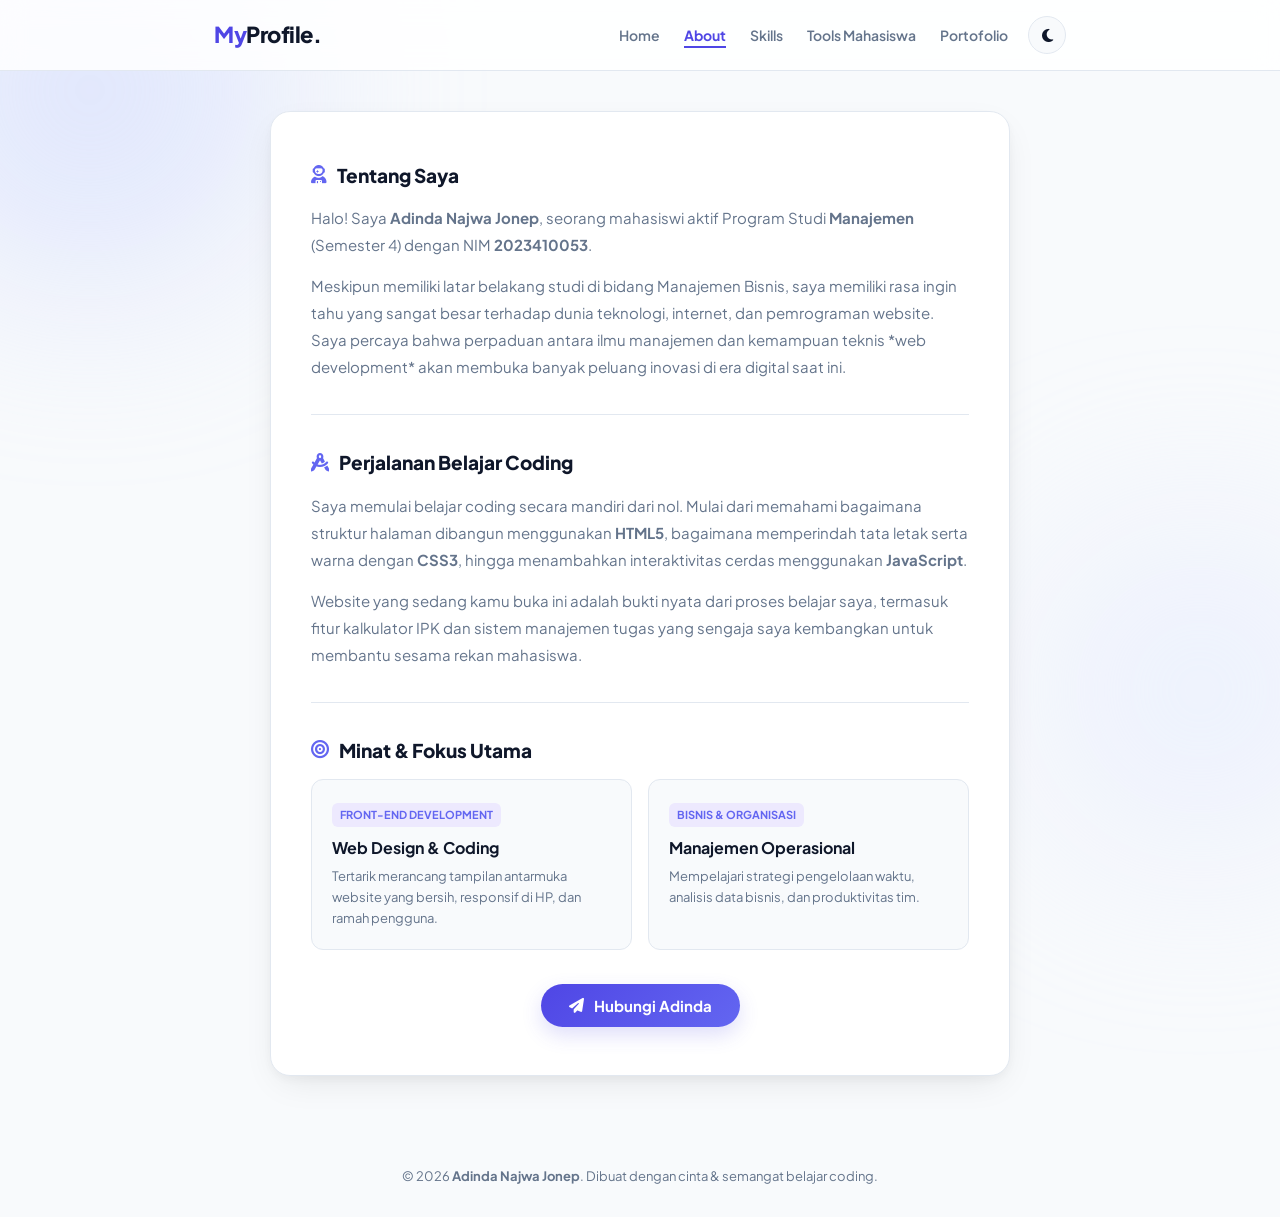
==== about.html @ b734f0e1 "Add files via upload" ====
<!DOCTYPE html>
<html lang="id">

<head>
    <meta charset="UTF-8">
    <meta name="viewport" content="width=device-width, initial-scale=1.0">
    <title>Tentang Saya - Adinda Najwa Jonep</title>

    <!-- Google Fonts: Plus Jakarta Sans -->
    <link rel="preconnect" href="https://fonts.googleapis.com">
    <link rel="preconnect" href="https://fonts.gstatic.com" crossorigin>
    <link href="https://fonts.googleapis.com/css2?family=Plus+Jakarta+Sans:wght@400;500;600;700;800&display=swap" rel="stylesheet">

    <!-- Font Awesome Icons -->
    <link rel="stylesheet" href="https://cdnjs.cloudflare.com/ajax/libs/font-awesome/6.5.1/css/all.min.css">

    <link rel="stylesheet" href="style.css">
</head>

<body>

    <!-- BACKGROUND GLOW EFFECT -->
    <div class="bg-shape shape-1"></div>
    <div class="bg-shape shape-2"></div>

    <!-- HEADER & NAVBAR -->
    <header>
        <nav class="navbar">
            <h2 class="logo"><a href="index.html" style="text-decoration:none; color:inherit;"><span class="highlight">My</span>Profile.</a></h2>

            <div class="nav-right">
                <ul class="menu">
                    <li><a href="index.html">Home</a></li>
                    <li><a href="about.html" class="active">About</a></li>
                    <li><a href="skills.html">Skills</a></li>
                    <li><a href="tools.html">Tools Mahasiswa</a></li>
                    <li><a href="projects.html">Portofolio</a></li>
                </ul>

                <!-- TOMBOL TOGGLE DARK MODE -->
                <button id="theme-toggle" class="theme-btn" title="Ganti Mode Gelap/Terang" onclick="toggleTheme()">
                    <i id="theme-icon" class="fa-solid fa-moon"></i>
                </button>
            </div>
        </nav>
    </header>

    <!-- KONTEN UTAMA -->
    <main>
        <section class="profile-card">

            <div class="content-section">
                <h2><i class="fa-solid fa-user-astronaut"></i> Tentang Saya</h2>
                <p>
                    Halo! Saya <strong>Adinda Najwa Jonep</strong>, seorang mahasiswi aktif Program Studi <strong>Manajemen</strong> (Semester 4) dengan NIM <strong>2023410053</strong>. 
                </p>
                <p style="margin-top: 14px;">
                    Meskipun memiliki latar belakang studi di bidang Manajemen Bisnis, saya memiliki rasa ingin tahu yang sangat besar terhadap dunia teknologi, internet, dan pemrograman website. Saya percaya bahwa perpaduan antara ilmu manajemen dan kemampuan teknis *web development* akan membuka banyak peluang inovasi di era digital saat ini.
                </p>
            </div>

            <hr class="separator">

            <div class="content-section">
                <h2><i class="fa-solid fa-compass-drafting"></i> Perjalanan Belajar Coding</h2>
                <p>
                    Saya memulai belajar coding secara mandiri dari nol. Mulai dari memahami bagaimana struktur halaman dibangun menggunakan <strong>HTML5</strong>, bagaimana memperindah tata letak serta warna dengan <strong>CSS3</strong>, hingga menambahkan interaktivitas cerdas menggunakan <strong>JavaScript</strong>.
                </p>
                <p style="margin-top: 14px;">
                    Website yang sedang kamu buka ini adalah bukti nyata dari proses belajar saya, termasuk fitur kalkulator IPK dan sistem manajemen tugas yang sengaja saya kembangkan untuk membantu sesama rekan mahasiswa.
                </p>
            </div>

            <hr class="separator">

            <div class="content-section">
                <h2><i class="fa-solid fa-bullseye"></i> Minat & Fokus Utama</h2>
                <div class="project-grid">
                    <div class="project-card">
                        <div class="project-tag">Front-End Development</div>
                        <h4>Web Design & Coding</h4>
                        <p>Tertarik merancang tampilan antarmuka website yang bersih, responsif di HP, dan ramah pengguna.</p>
                    </div>

                    <div class="project-card">
                        <div class="project-tag">Bisnis & Organisasi</div>
                        <h4>Manajemen Operasional</h4>
                        <p>Mempelajari strategi pengelolaan waktu, analisis data bisnis, dan produktivitas tim.</p>
                    </div>
                </div>
            </div>

            <div style="margin-top: 32px; text-align: center;">
                <button class="btn-primary" onclick="bukaModal()">
                    <i class="fa-solid fa-paper-plane"></i> Hubungi Adinda
                </button>
            </div>

        </section>
    </main>

    <!-- FOOTER -->
    <footer>
        <p>© 2026 <strong>Adinda Najwa Jonep</strong>. Dibuat dengan cinta & semangat belajar coding.</p>
    </footer>

    <!-- MODAL POPUP KONTAK INTERAKTIF -->
    <div id="contact-modal" class="modal-backdrop" onclick="tutupModalLuar(event)">
        <div class="modal-box">
            <div class="modal-header">
                <h3><i class="fa-solid fa-address-book"></i> Hubungi Adinda</h3>
                <button class="modal-close" onclick="tutupModal()">&times;</button>
            </div>
            <div class="modal-body">
                <p>Silakan pilih media komunikasi yang paling kamu sukai:</p>
                <div class="modal-options">
                    <a href="https://wa.me/6287778567403?text=Halo%20Adinda,%20saya%20melihat%20halaman%20About%20website%20kamu!" target="_blank" class="modal-option-btn wa-btn">
                        <i class="fa-brands fa-whatsapp"></i> Chat via WhatsApp
                    </a>
                    <a href="mailto:adindanajwa28@gmail.com" class="modal-option-btn email-btn">
                        <i class="fa-solid fa-envelope"></i> Kirim Email
                    </a>
                    <button class="modal-option-btn copy-btn" onclick="salinKontak()">
                        <i class="fa-regular fa-copy"></i> <span id="copy-text">Salin Nomor WhatsApp</span>
                    </button>
                </div>
            </div>
        </div>
    </div>

    <!-- JAVASCRIPT: THEME & MODAL -->
    <script>
        const themeIcon = document.getElementById('theme-icon');

        if (localStorage.getItem('theme') === 'dark') {
            document.body.classList.add('dark-mode');
            themeIcon.classList.replace('fa-moon', 'fa-sun');
        }

        function toggleTheme() {
            document.body.classList.toggle('dark-mode');
            const isDark = document.body.classList.contains('dark-mode');

            if (isDark) {
                themeIcon.classList.replace('fa-moon', 'fa-sun');
                localStorage.setItem('theme', 'dark');
            } else {
                themeIcon.classList.replace('fa-sun', 'fa-moon');
                localStorage.setItem('theme', 'light');
            }
        }

        const modal = document.getElementById('contact-modal');
        function bukaModal() { modal.classList.add('active'); }
        function tutupModal() { modal.classList.remove('active'); }
        function tutupModalLuar(e) { if (e.target === modal) tutupModal(); }

        document.addEventListener('keydown', function(e) {
            if (e.key === 'Escape' && modal.classList.contains('active')) tutupModal();
        });

        function salinKontak() {
            const nomor = "087778567403";
            navigator.clipboard.writeText(nomor).then(function() {
                const copyText = document.getElementById('copy-text');
                const originalText = copyText.innerText;
                copyText.innerText = "Nomor Tersalin! ✅";
                setTimeout(function() { copyText.innerText = originalText; }, 2000);
            });
        }
    </script>
</body>
</html>
---- style.css ----
/* PENGATURAN DASAR & VARIABEL WARNA */
:root {
    --primary: #4f46e5;
    --primary-light: #6366f1;
    --primary-glow: rgba(79, 70, 229, 0.18);
    --secondary: #06b6d4;
    --text-dark: #0f172a;
    --text-muted: #64748b;
    --bg-page: #f8fafc;
    --card-bg: #ffffff;
    --card-sub-bg: #f8fafc;
    --nav-bg: rgba(255, 255, 255, 0.85);
    --border-color: #e2e8f0;
    --icon-bg: #ede9fe;
    --status-bg: #ecfdf5;
    --status-color: #047857;
    --status-border: #a7f3d0;
    --social-bg: #f1f5f9;
    --radius-lg: 20px;
    --radius-md: 12px;
}

/* TEMA GELAP (DARK MODE) */
body.dark-mode {
    --primary: #6366f1;
    --primary-light: #818cf8;
    --primary-glow: rgba(99, 102, 241, 0.35);
    --secondary: #22d3ee;
    --text-dark: #f8fafc;
    --text-muted: #94a3b8;
    --bg-page: #0f172a;
    --card-bg: #1e293b;
    --card-sub-bg: #0f172a;
    --nav-bg: rgba(15, 23, 42, 0.85);
    --border-color: #334155;
    --icon-bg: #312e81;
    --status-bg: rgba(16, 185, 129, 0.15);
    --status-color: #34d399;
    --status-border: rgba(16, 185, 129, 0.3);
    --social-bg: #334155;
}

* {
    margin: 0;
    padding: 0;
    box-sizing: border-box;
}

html {
    scroll-behavior: smooth;
}

body {
    font-family: 'Plus Jakarta Sans', sans-serif;
    background-color: var(--bg-page);
    color: var(--text-dark);
    position: relative;
    overflow-x: hidden;
    line-height: 1.6;
    transition: background-color 0.3s ease, color 0.3s ease;
}

/* HIASAN BACKGROUND GLOW */
.bg-shape {
    position: fixed;
    border-radius: 50%;
    filter: blur(100px);
    z-index: -1;
    opacity: 0.5;
    pointer-events: none;
    transition: background 0.3s ease;
}
.shape-1 {
    width: 380px;
    height: 380px;
    background: #c7d2fe;
    top: -100px;
    left: -100px;
}
.shape-2 {
    width: 320px;
    height: 320px;
    background: #e0e7ff;
    bottom: 50px;
    right: -80px;
}

body.dark-mode .shape-1 {
    background: #312e81;
    opacity: 0.25;
}
body.dark-mode .shape-2 {
    background: #1e1b4b;
    opacity: 0.25;
}

/* NAVBAR */
header {
    background-color: var(--nav-bg);
    backdrop-filter: blur(12px);
    position: sticky;
    top: 0;
    z-index: 100;
    border-bottom: 1px solid var(--border-color);
    transition: background-color 0.3s ease, border-color 0.3s ease;
}

.navbar {
    max-width: 900px;
    margin: auto;
    padding: 16px 24px;
    display: flex;
    justify-content: space-between;
    align-items: center;
}

.logo {
    font-size: 22px;
    font-weight: 800;
    color: var(--text-dark);
    letter-spacing: -0.5px;
}

.logo .highlight {
    color: var(--primary);
}

.nav-right {
    display: flex;
    align-items: center;
    gap: 20px;
}

.menu {
    display: flex;
    gap: 24px;
    list-style: none;
}

.menu a {
    text-decoration: none;
    color: var(--text-muted);
    font-weight: 600;
    font-size: 14px;
    transition: color 0.2s ease;
    padding-bottom: 2px;
}

.menu a:hover,
.menu a.active {
    color: var(--primary);
    font-weight: 700;
    border-bottom: 2px solid var(--primary);
}

body.dark-mode .menu a:hover,
body.dark-mode .menu a.active {
    color: var(--primary-light);
    border-bottom-color: var(--primary-light);
}

/* TOMBOL TEMA (DARK / LIGHT) */
.theme-btn {
    background: var(--card-sub-bg);
    border: 1px solid var(--border-color);
    color: var(--text-dark);
    width: 38px;
    height: 38px;
    border-radius: 50%;
    cursor: pointer;
    display: flex;
    align-items: center;
    justify-content: center;
    font-size: 15px;
    transition: all 0.3s ease;
}

.theme-btn:hover {
    background-color: var(--primary);
    color: white;
    border-color: var(--primary);
    transform: rotate(20deg) scale(1.08);
}

/* MAIN WRAPPER */
main {
    max-width: 780px;
    margin: 40px auto 60px;
    padding: 0 20px;
}

/* KARTU PROFIL UTAMA */
.profile-card {
    background-color: var(--card-bg);
    padding: 48px 40px;
    border-radius: var(--radius-lg);
    box-shadow: 0 12px 36px -10px rgba(0, 0, 0, 0.1), 
                0 4px 12px rgba(0, 0, 0, 0.04);
    border: 1px solid var(--border-color);
    text-align: center;
    transition: background-color 0.3s ease, border-color 0.3s ease;
}

/* AVATAR DENGAN RING GRADIENT */
.avatar-wrapper {
    display: inline-block;
    margin-bottom: 16px;
}

.avatar {
    width: 105px;
    height: 105px;
    border-radius: 50%;
    object-fit: cover;
    box-shadow: 0 0 0 6px var(--card-bg), 0 8px 24px var(--primary-glow);
    transition: transform 0.3s ease, box-shadow 0.3s ease;
    display: block;
}

div.avatar {
    background: linear-gradient(135deg, var(--primary), var(--secondary));
    color: white;
    display: flex;
    justify-content: center;
    align-items: center;
    font-size: 36px;
    font-weight: 800;
}

.avatar:hover {
    transform: scale(1.06) rotate(3deg);
}

.profile-card h1 {
    font-size: 28px;
    font-weight: 800;
    color: var(--text-dark);
    margin-bottom: 6px;
    letter-spacing: -0.5px;
}

.subtitle {
    color: var(--text-muted);
    font-size: 15px;
    margin-bottom: 14px;
    font-weight: 500;
}

.subtitle .divider {
    color: #cbd5e1;
    margin: 0 6px;
}

/* STATUS BADGE DENGAN ANIMASI PULSE */
.status-badge {
    display: inline-flex;
    align-items: center;
    gap: 8px;
    background-color: #ecfdf5;
    color: #047857;
    padding: 6px 14px;
    border-radius: 999px;
    font-size: 13px;
    font-weight: 700;
    border: 1px solid #a7f3d0;
    margin-bottom: 24px;
}

.status-dot {
    width: 8px;
    height: 8px;
    background-color: #10b981;
    border-radius: 50%;
    position: relative;
}

.status-dot::after {
    content: '';
    position: absolute;
    top: -3px;
    left: -3px;
    width: 14px;
    height: 14px;
    border-radius: 50%;
    background-color: #10b981;
    opacity: 0.5;
    animation: pulse 1.8s infinite;
}

@keyframes pulse {
    0% { transform: scale(0.6); opacity: 0.8; }
    100% { transform: scale(1.8); opacity: 0; }
}

/* TOMBOL AKSI & MEDIA SOSIAL */
.cta-actions {
    display: flex;
    flex-direction: column;
    align-items: center;
    gap: 16px;
    margin-bottom: 10px;
}

.btn-primary {
    display: inline-flex;
    align-items: center;
    gap: 10px;
    background: linear-gradient(135deg, var(--primary), var(--primary-light));
    color: white;
    padding: 12px 28px;
    font-size: 15px;
    font-weight: 700;
    font-family: inherit;
    border: none;
    border-radius: 999px;
    cursor: pointer;
    text-decoration: none;
    box-shadow: 0 8px 20px var(--primary-glow);
    transition: all 0.25s ease;
}

.btn-primary:hover {
    transform: translateY(-2px);
    box-shadow: 0 12px 24px rgba(79, 70, 229, 0.3);
}

.btn-primary:active {
    transform: translateY(0);
}

.social-links {
    display: flex;
    gap: 12px;
}

.social-btn {
    width: 38px;
    height: 38px;
    border-radius: 50%;
    background-color: var(--social-bg);
    color: var(--text-muted);
    display: flex;
    align-items: center;
    justify-content: center;
    text-decoration: none;
    font-size: 16px;
    transition: all 0.2s ease;
}

.social-btn:hover {
    background-color: var(--primary);
    color: white;
    transform: translateY(-3px);
}

.separator {
    border: none;
    border-top: 1px solid var(--border-color);
    margin: 32px 0;
}

/* GRID INFORMASI MAHASISWA */
.information {
    display: grid;
    grid-template-columns: repeat(3, 1fr);
    gap: 16px;
    margin-bottom: 36px;
}

.info-card {
    background-color: var(--card-sub-bg);
    border: 1px solid var(--border-color);
    padding: 16px 14px;
    border-radius: var(--radius-md);
    display: flex;
    align-items: center;
    gap: 12px;
    text-align: left;
    transition: all 0.25s ease;
}

.info-card:hover {
    background-color: var(--card-bg);
    box-shadow: 0 8px 20px rgba(0, 0, 0, 0.08);
    transform: translateY(-3px);
    border-color: var(--primary-light);
}

.info-icon {
    font-size: 22px;
    color: var(--primary-light);
    background-color: var(--icon-bg);
    width: 44px;
    height: 44px;
    border-radius: 10px;
    display: flex;
    align-items: center;
    justify-content: center;
    flex-shrink: 0;
    transition: background-color 0.3s ease, color 0.3s ease;
}

.info-card h3 {
    font-size: 12px;
    text-transform: uppercase;
    letter-spacing: 0.5px;
    color: var(--text-muted);
    margin-bottom: 2px;
}

.info-card p {
    font-size: 14px;
    font-weight: 700;
    color: var(--text-dark);
}

/* SECTION KONTEN */
.content-section {
    text-align: left;
    margin-bottom: 34px;
}

.content-section h2 {
    font-size: 19px;
    font-weight: 800;
    margin-bottom: 14px;
    color: var(--text-dark);
    display: flex;
    align-items: center;
    gap: 10px;
}

.content-section h2 i {
    color: var(--primary-light);
    font-size: 18px;
}

.content-section p {
    color: var(--text-muted);
    font-size: 15px;
    line-height: 1.8;
}

/* SKILLS BADGES */
.skill-list {
    display: flex;
    flex-wrap: wrap;
    gap: 10px;
}

.skill-pill {
    background: var(--card-sub-bg);
    color: var(--text-dark);
    padding: 8px 16px;
    border-radius: 999px;
    font-size: 13px;
    font-weight: 700;
    display: inline-flex;
    align-items: center;
    gap: 8px;
    border: 1px solid var(--border-color);
    transition: all 0.2s ease;
    cursor: default;
}

.skill-pill i {
    color: var(--primary-light);
}

.skill-pill:hover {
    background-color: var(--primary);
    color: white;
    border-color: var(--primary);
    transform: translateY(-2px);
}

.skill-pill:hover i {
    color: white;
}

/* PORTOFOLIO / PROYEK */
.project-grid {
    display: grid;
    grid-template-columns: repeat(2, 1fr);
    gap: 16px;
}

.project-card {
    background-color: var(--card-sub-bg);
    border: 1px solid var(--border-color);
    padding: 20px;
    border-radius: var(--radius-md);
    transition: all 0.25s ease;
}

.project-card:hover {
    background-color: var(--card-bg);
    box-shadow: 0 10px 24px rgba(0, 0, 0, 0.08);
    transform: translateY(-3px);
    border-color: var(--primary-light);
}

.project-tag {
    display: inline-block;
    font-size: 11px;
    font-weight: 700;
    text-transform: uppercase;
    color: var(--primary-light);
    background-color: var(--icon-bg);
    padding: 3px 8px;
    border-radius: 6px;
    margin-bottom: 8px;
    transition: background-color 0.3s ease, color 0.3s ease;
}

.project-card h4 {
    font-size: 16px;
    font-weight: 700;
    margin-bottom: 6px;
    color: var(--text-dark);
}

.project-card p {
    font-size: 13px;
    line-height: 1.6;
    color: var(--text-muted);
}

/* SECTION TOOLS MAHASISWA */
.section-desc {
    color: var(--text-muted);
    font-size: 14px;
    margin-top: -6px;
    margin-bottom: 20px;
    line-height: 1.6;
}

.tools-tab-nav {
    display: flex;
    gap: 10px;
    background-color: var(--card-sub-bg);
    padding: 6px;
    border-radius: var(--radius-md);
    border: 1px solid var(--border-color);
    margin-bottom: 24px;
    overflow-x: auto;
}

.tool-tab-btn {
    flex: 1;
    min-width: 140px;
    padding: 10px 16px;
    background: transparent;
    border: none;
    border-radius: 8px;
    font-size: 14px;
    font-weight: 700;
    color: var(--text-muted);
    cursor: pointer;
    display: inline-flex;
    align-items: center;
    justify-content: center;
    gap: 8px;
    font-family: inherit;
    transition: all 0.25s ease;
    white-space: nowrap;
}

.tool-tab-btn:hover {
    color: var(--text-dark);
}

.tool-tab-btn.active {
    background: var(--card-bg);
    color: var(--primary);
    box-shadow: 0 4px 12px rgba(0, 0, 0, 0.06);
}

body.dark-mode .tool-tab-btn.active {
    color: var(--primary-light);
}

.tool-tab-content {
    display: none;
    animation: fadeIn 0.3s ease;
}

.tool-tab-content.active {
    display: block;
}

@keyframes fadeIn {
    from { opacity: 0; transform: translateY(6px); }
    to { opacity: 1; transform: translateY(0); }
}

/* 1. KALKULATOR IPK STYLES */
.gpa-card {
    background-color: var(--card-sub-bg);
    border: 1px solid var(--border-color);
    border-radius: var(--radius-md);
    padding: 24px;
}

.course-list {
    display: flex;
    flex-direction: column;
    gap: 12px;
    margin-bottom: 20px;
}

.course-row {
    display: grid;
    grid-template-columns: 2fr 1fr 1fr auto;
    gap: 10px;
    align-items: center;
}

.tool-input, .tool-select {
    padding: 10px 12px;
    border-radius: 8px;
    border: 1px solid var(--border-color);
    background-color: var(--card-bg);
    color: var(--text-dark);
    font-size: 14px;
    font-family: inherit;
    width: 100%;
    outline: none;
    transition: border-color 0.2s ease;
}

.tool-input:focus, .tool-select:focus {
    border-color: var(--primary);
}

.btn-delete-course {
    width: 38px;
    height: 38px;
    border-radius: 8px;
    background: #fee2e2;
    color: #ef4444;
    border: none;
    cursor: pointer;
    display: flex;
    align-items: center;
    justify-content: center;
    font-size: 14px;
    transition: all 0.2s ease;
}

.btn-delete-course:hover {
    background: #ef4444;
    color: white;
}

body.dark-mode .btn-delete-course {
    background: rgba(239, 68, 68, 0.15);
}

.gpa-actions {
    display: flex;
    gap: 10px;
    margin-bottom: 24px;
    flex-wrap: wrap;
}

.btn-tool-secondary {
    padding: 10px 18px;
    border-radius: 8px;
    background: var(--card-bg);
    border: 1px solid var(--border-color);
    color: var(--text-dark);
    font-size: 13px;
    font-weight: 700;
    cursor: pointer;
    display: inline-flex;
    align-items: center;
    gap: 8px;
    font-family: inherit;
    transition: all 0.2s ease;
}

.btn-tool-secondary:hover {
    border-color: var(--primary);
    color: var(--primary-light);
}

.gpa-summary {
    background: linear-gradient(135deg, rgba(79, 70, 229, 0.08), rgba(6, 182, 212, 0.08));
    border: 1px solid rgba(79, 70, 229, 0.2);
    border-radius: var(--radius-md);
    padding: 20px;
    display: grid;
    grid-template-columns: 1fr 1fr;
    gap: 16px;
    align-items: center;
}

.gpa-result-box h4 {
    font-size: 12px;
    text-transform: uppercase;
    letter-spacing: 0.5px;
    color: var(--text-muted);
    margin-bottom: 4px;
}

.gpa-score {
    font-size: 36px;
    font-weight: 800;
    color: var(--primary);
}

body.dark-mode .gpa-score {
    color: var(--primary-light);
}

.gpa-details {
    font-size: 13px;
    line-height: 1.6;
    color: var(--text-dark);
}

.gpa-badge {
    display: inline-block;
    padding: 4px 10px;
    border-radius: 6px;
    background: #ecfdf5;
    color: #047857;
    font-weight: 700;
    font-size: 12px;
    margin-top: 6px;
    border: 1px solid #a7f3d0;
}

body.dark-mode .gpa-badge {
    background: rgba(16, 185, 129, 0.15);
    color: #34d399;
    border-color: rgba(16, 185, 129, 0.3);
}

/* 2. POMODORO TIMER STYLES */
.pomodoro-card {
    background-color: var(--card-sub-bg);
    border: 1px solid var(--border-color);
    border-radius: var(--radius-md);
    padding: 32px 20px;
    text-align: center;
}

.timer-modes {
    display: inline-flex;
    gap: 8px;
    background-color: var(--card-bg);
    padding: 6px;
    border-radius: 999px;
    border: 1px solid var(--border-color);
    margin-bottom: 24px;
}

.timer-mode-btn {
    background: transparent;
    border: none;
    padding: 8px 18px;
    border-radius: 999px;
    font-size: 13px;
    font-weight: 700;
    color: var(--text-muted);
    cursor: pointer;
    font-family: inherit;
    transition: all 0.2s ease;
}

.timer-mode-btn.active {
    background: var(--primary);
    color: white;
}

.timer-display {
    font-size: 64px;
    font-weight: 800;
    letter-spacing: 2px;
    color: var(--text-dark);
    margin-bottom: 24px;
    font-variant-numeric: tabular-nums;
}

.timer-controls {
    display: flex;
    justify-content: center;
    gap: 12px;
    margin-bottom: 20px;
}

.timer-quote {
    color: var(--text-muted);
    font-size: 13px;
    font-style: italic;
}

/* 3. TASK TRACKER STYLES */
.tasks-card {
    background-color: var(--card-sub-bg);
    border: 1px solid var(--border-color);
    border-radius: var(--radius-md);
    padding: 24px;
}

.task-form {
    display: grid;
    grid-template-columns: 1.5fr 2fr 1.5fr auto;
    gap: 10px;
    margin-bottom: 24px;
}

.task-list {
    display: flex;
    flex-direction: column;
    gap: 10px;
}

.task-item {
    background-color: var(--card-bg);
    border: 1px solid var(--border-color);
    padding: 14px 16px;
    border-radius: 10px;
    display: flex;
    justify-content: space-between;
    align-items: center;
    gap: 12px;
    transition: all 0.2s ease;
}

.task-item:hover {
    border-color: var(--primary-light);
    transform: translateY(-2px);
    box-shadow: 0 4px 12px rgba(0, 0, 0, 0.04);
}

.task-item.completed {
    opacity: 0.6;
    background-color: var(--card-sub-bg);
}

.task-item.completed .task-title {
    text-decoration: line-through;
}

.task-info-left {
    display: flex;
    align-items: center;
    gap: 12px;
    text-align: left;
}

.task-check {
    width: 20px;
    height: 20px;
    accent-color: var(--primary);
    cursor: pointer;
}

.task-course-badge {
    font-size: 11px;
    font-weight: 700;
    color: var(--primary-light);
    background: var(--icon-bg);
    padding: 2px 8px;
    border-radius: 4px;
    display: inline-block;
    margin-bottom: 3px;
}

.task-title {
    font-size: 14px;
    font-weight: 700;
    color: var(--text-dark);
}

.task-meta-right {
    display: flex;
    align-items: center;
    gap: 12px;
}

.deadline-badge {
    font-size: 12px;
    font-weight: 700;
    padding: 4px 10px;
    border-radius: 6px;
    white-space: nowrap;
}

.deadline-urgent {
    background: #fee2e2;
    color: #b91c1c;
}
.deadline-soon {
    background: #fef3c7;
    color: #b45309;
}
.deadline-safe {
    background: #dcfce7;
    color: #15803d;
}

body.dark-mode .deadline-urgent {
    background: rgba(239, 68, 68, 0.2);
    color: #f87171;
}
body.dark-mode .deadline-soon {
    background: rgba(245, 158, 11, 0.2);
    color: #fbbf24;
}
body.dark-mode .deadline-safe {
    background: rgba(34, 197, 94, 0.2);
    color: #4ade80;
}

.btn-delete-task {
    background: none;
    border: none;
    color: var(--text-muted);
    cursor: pointer;
    font-size: 14px;
    transition: color 0.2s ease;
}

.btn-delete-task:hover {
    color: #ef4444;
}

.task-empty {
    text-align: center;
    padding: 30px;
    color: var(--text-muted);
    font-size: 14px;
}

/* MODAL POPUP KONTAK INTERAKTIF */
.modal-backdrop {
    position: fixed;
    top: 0;
    left: 0;
    width: 100%;
    height: 100%;
    background-color: rgba(15, 23, 42, 0.65);
    backdrop-filter: blur(8px);
    display: none;
    justify-content: center;
    align-items: center;
    z-index: 1000;
    opacity: 0;
    transition: opacity 0.3s ease;
    padding: 20px;
}

.modal-backdrop.active {
    display: flex;
    opacity: 1;
}

.modal-box {
    background-color: var(--card-bg);
    border: 1px solid var(--border-color);
    border-radius: var(--radius-lg);
    width: 100%;
    max-width: 420px;
    padding: 28px;
    box-shadow: 0 20px 50px rgba(0, 0, 0, 0.3);
    transform: translateY(20px) scale(0.95);
    transition: all 0.3s cubic-bezier(0.34, 1.56, 0.64, 1);
}

.modal-backdrop.active .modal-box {
    transform: translateY(0) scale(1);
}

.modal-header {
    display: flex;
    justify-content: space-between;
    align-items: center;
    margin-bottom: 12px;
}

.modal-header h3 {
    font-size: 18px;
    font-weight: 800;
    color: var(--text-dark);
    display: flex;
    align-items: center;
    gap: 10px;
}

.modal-header h3 i {
    color: var(--primary-light);
}

.modal-close {
    background: none;
    border: none;
    font-size: 26px;
    color: var(--text-muted);
    cursor: pointer;
    line-height: 1;
    transition: color 0.2s ease;
}

.modal-close:hover {
    color: #ef4444;
}

.modal-body p {
    color: var(--text-muted);
    font-size: 14px;
    margin-bottom: 20px;
    line-height: 1.5;
}

.modal-options {
    display: flex;
    flex-direction: column;
    gap: 12px;
}

.modal-option-btn {
    display: flex;
    align-items: center;
    justify-content: center;
    gap: 10px;
    padding: 13px 20px;
    border-radius: var(--radius-md);
    font-weight: 700;
    font-size: 14px;
    text-decoration: none;
    border: none;
    cursor: pointer;
    font-family: inherit;
    transition: all 0.2s ease;
}

.modal-option-btn.wa-btn {
    background: #22c55e;
    color: white;
}
.modal-option-btn.wa-btn:hover {
    background: #16a34a;
    transform: translateY(-2px);
    box-shadow: 0 6px 16px rgba(34, 197, 94, 0.3);
}

.modal-option-btn.email-btn {
    background: var(--card-sub-bg);
    color: var(--text-dark);
    border: 1px solid var(--border-color);
}
.modal-option-btn.email-btn:hover {
    background: var(--primary);
    color: white;
    border-color: var(--primary);
    transform: translateY(-2px);
}

.modal-option-btn.copy-btn {
    background: var(--card-sub-bg);
    color: var(--text-dark);
    border: 1px solid var(--border-color);
}
.modal-option-btn.copy-btn:hover {
    background: var(--card-bg);
    border-color: var(--primary-light);
    color: var(--primary-light);
}

/* FOOTER */
footer {
    text-align: center;
    padding: 30px 20px;
    color: var(--text-muted);
    font-size: 13px;
}

/* RESPONSIVE (MOBILE) */
@media (max-width: 640px) {
    .profile-card {
        padding: 30px 20px;
    }

    .navbar {
        flex-direction: column;
        gap: 14px;
    }

    .nav-right {
        flex-direction: column;
        gap: 14px;
    }

    .information {
        grid-template-columns: 1fr;
    }

    .project-grid {
        grid-template-columns: 1fr;
    }

    .course-row {
        grid-template-columns: 1fr;
        background: var(--card-bg);
        padding: 12px;
        border-radius: 8px;
        border: 1px solid var(--border-color);
    }

    .gpa-summary {
        grid-template-columns: 1fr;
        text-align: center;
    }

    .timer-display {
        font-size: 46px;
    }

    .task-form {
        grid-template-columns: 1fr;
    }

    .task-item {
        flex-direction: column;
        align-items: flex-start;
        gap: 10px;
    }

    .task-meta-right {
        width: 100%;
        justify-content: space-between;
    }
}
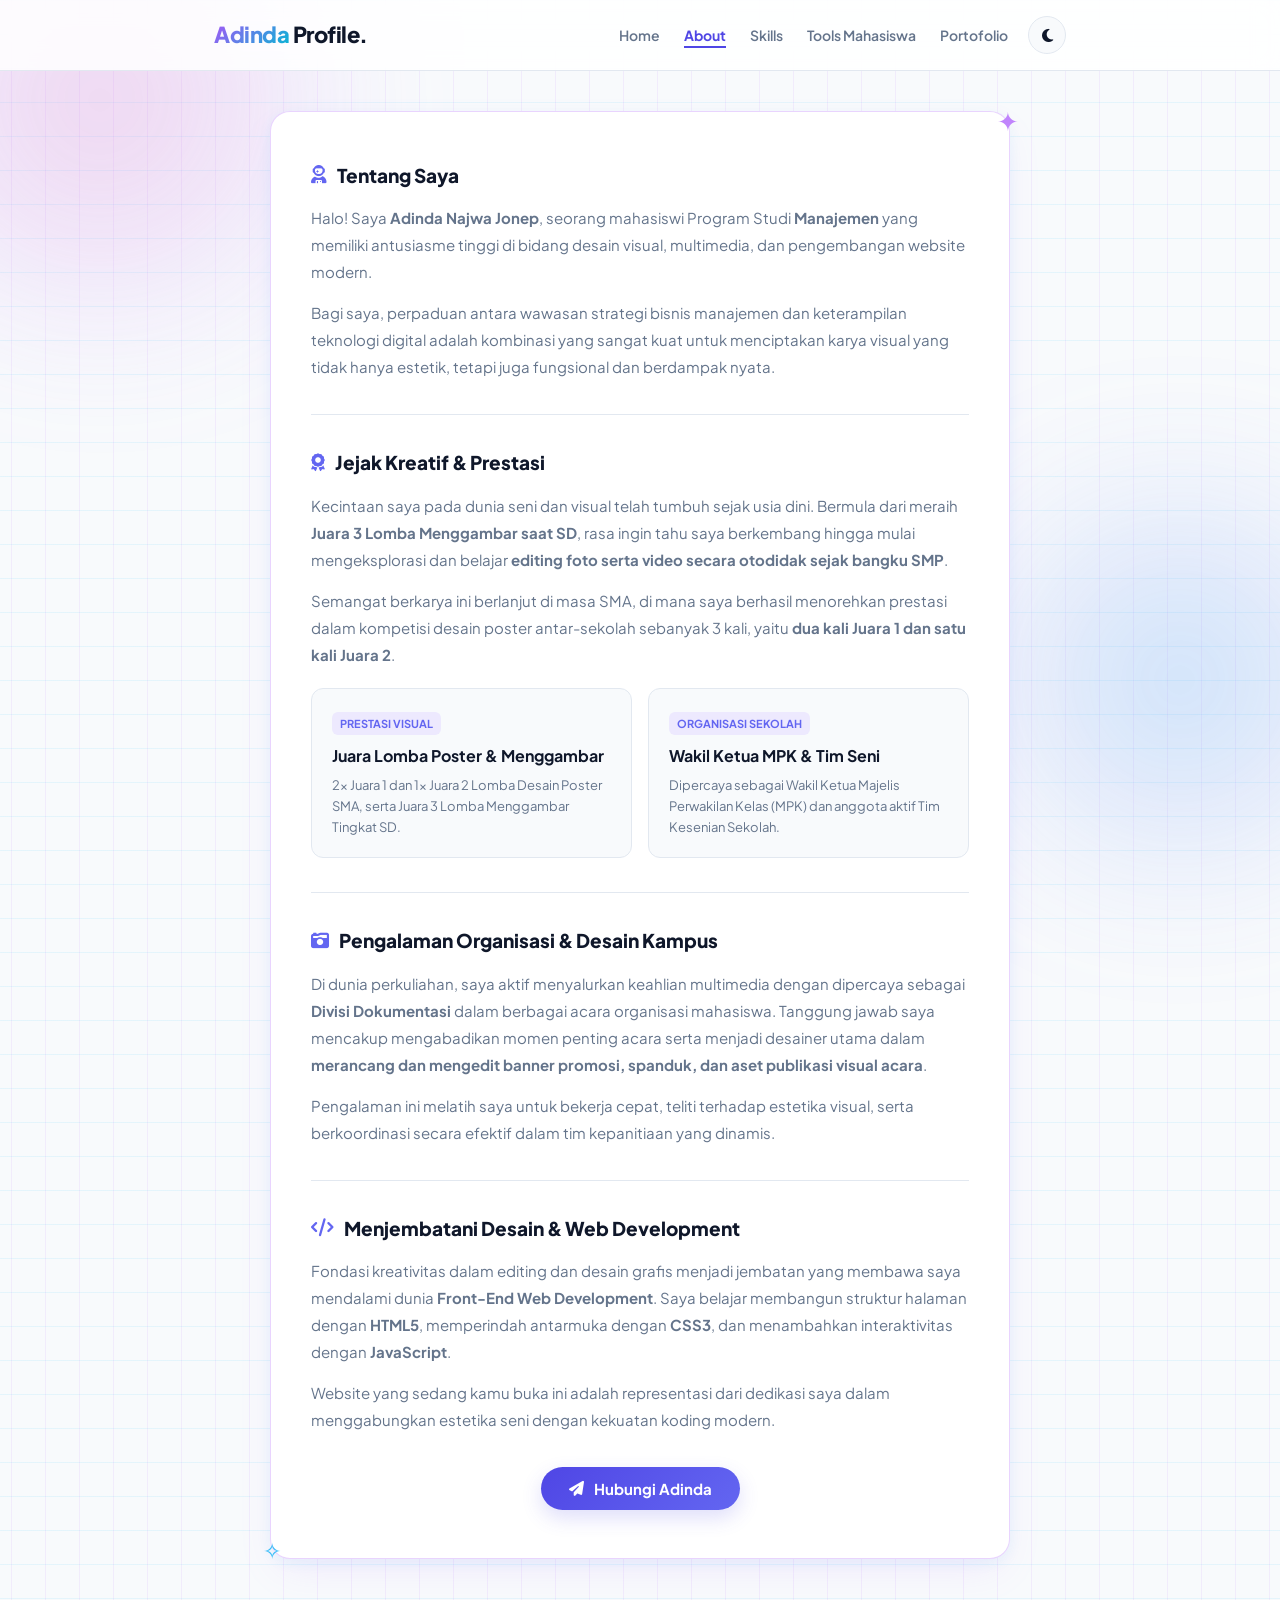
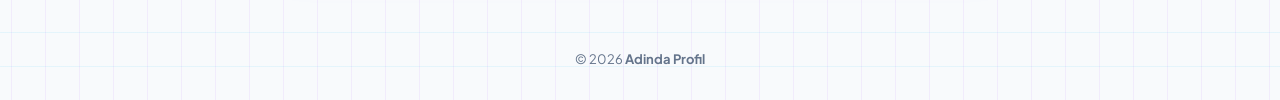
==== commit ded31539: "Add files via upload" ====
--- a/about.html
+++ b/about.html
@@ -26,7 +26,7 @@
     <!-- HEADER & NAVBAR -->
     <header>
         <nav class="navbar">
-            <h2 class="logo"><a href="index.html" style="text-decoration:none; color:inherit;"><span class="highlight">My</span>Profile.</a></h2>
+            <h2 class="logo"><a href="index.html" style="text-decoration:none; color:inherit;"><span class="highlight">Adinda</span> Profile.</a></h2>
 
             <div class="nav-right">
                 <ul class="menu">
@@ -49,45 +49,68 @@
     <main>
         <section class="profile-card">
 
+            <!-- TENTANG SAYA -->
             <div class="content-section">
                 <h2><i class="fa-solid fa-user-astronaut"></i> Tentang Saya</h2>
                 <p>
-                    Halo! Saya <strong>Adinda Najwa Jonep</strong>, seorang mahasiswi aktif Program Studi <strong>Manajemen</strong> (Semester 4) dengan NIM <strong>2023410053</strong>. 
+                    Halo! Saya <strong>Adinda Najwa Jonep</strong>, seorang mahasiswi Program Studi <strong>Manajemen</strong> yang memiliki antusiasme tinggi di bidang desain visual, multimedia, dan pengembangan website modern.
                 </p>
                 <p style="margin-top: 14px;">
-                    Meskipun memiliki latar belakang studi di bidang Manajemen Bisnis, saya memiliki rasa ingin tahu yang sangat besar terhadap dunia teknologi, internet, dan pemrograman website. Saya percaya bahwa perpaduan antara ilmu manajemen dan kemampuan teknis *web development* akan membuka banyak peluang inovasi di era digital saat ini.
+                    Bagi saya, perpaduan antara wawasan strategi bisnis manajemen dan keterampilan teknologi digital adalah kombinasi yang sangat kuat untuk menciptakan karya visual yang tidak hanya estetik, tetapi juga fungsional dan berdampak nyata.
                 </p>
             </div>
 
             <hr class="separator">
 
+            <!-- PERJALANAN KREATIF & PRESTASI -->
             <div class="content-section">
-                <h2><i class="fa-solid fa-compass-drafting"></i> Perjalanan Belajar Coding</h2>
+                <h2><i class="fa-solid fa-award"></i> Jejak Kreatif & Prestasi</h2>
                 <p>
-                    Saya memulai belajar coding secara mandiri dari nol. Mulai dari memahami bagaimana struktur halaman dibangun menggunakan <strong>HTML5</strong>, bagaimana memperindah tata letak serta warna dengan <strong>CSS3</strong>, hingga menambahkan interaktivitas cerdas menggunakan <strong>JavaScript</strong>.
+                    Kecintaan saya pada dunia seni dan visual telah tumbuh sejak usia dini. Bermula dari meraih <strong>Juara 3 Lomba Menggambar saat SD</strong>, rasa ingin tahu saya berkembang hingga mulai mengeksplorasi dan belajar <strong>editing foto serta video secara otodidak sejak bangku SMP</strong>.
                 </p>
                 <p style="margin-top: 14px;">
-                    Website yang sedang kamu buka ini adalah bukti nyata dari proses belajar saya, termasuk fitur kalkulator IPK dan sistem manajemen tugas yang sengaja saya kembangkan untuk membantu sesama rekan mahasiswa.
+                    Semangat berkarya ini berlanjut di masa SMA, di mana saya berhasil menorehkan prestasi dalam kompetisi desain poster antar-sekolah sebanyak 3 kali, yaitu <strong>dua kali Juara 1 dan satu kali Juara 2</strong>.
+                </p>
+
+                <div class="project-grid" style="margin-top: 20px;">
+                    <div class="project-card">
+                        <div class="project-tag">Prestasi Visual</div>
+                        <h4>Juara Lomba Poster & Menggambar</h4>
+                        <p>2x Juara 1 dan 1x Juara 2 Lomba Desain Poster SMA, serta Juara 3 Lomba Menggambar Tingkat SD.</p>
+                    </div>
+
+                    <div class="project-card">
+                        <div class="project-tag">Organisasi Sekolah</div>
+                        <h4>Wakil Ketua MPK & Tim Seni</h4>
+                        <p>Dipercaya sebagai Wakil Ketua Majelis Perwakilan Kelas (MPK) dan anggota aktif Tim Kesenian Sekolah.</p>
+                    </div>
+                </div>
+            </div>
+
+            <hr class="separator">
+
+            <!-- PENGALAMAN KAMPUS & DOKUMENTASI -->
+            <div class="content-section">
+                <h2><i class="fa-solid fa-camera-retro"></i> Pengalaman Organisasi & Desain Kampus</h2>
+                <p>
+                    Di dunia perkuliahan, saya aktif menyalurkan keahlian multimedia dengan dipercaya sebagai <strong>Divisi Dokumentasi</strong> dalam berbagai acara organisasi mahasiswa. Tanggung jawab saya mencakup mengabadikan momen penting acara serta menjadi desainer utama dalam <strong>merancang dan mengedit banner promosi, spanduk, dan aset publikasi visual acara</strong>.
+                </p>
+                <p style="margin-top: 14px;">
+                    Pengalaman ini melatih saya untuk bekerja cepat, teliti terhadap estetika visual, serta berkoordinasi secara efektif dalam tim kepanitiaan yang dinamis.
                 </p>
             </div>
 
             <hr class="separator">
 
+            <!-- DARI DESAIN KE WEB DEVELOPMENT -->
             <div class="content-section">
-                <h2><i class="fa-solid fa-bullseye"></i> Minat & Fokus Utama</h2>
-                <div class="project-grid">
-                    <div class="project-card">
-                        <div class="project-tag">Front-End Development</div>
-                        <h4>Web Design & Coding</h4>
-                        <p>Tertarik merancang tampilan antarmuka website yang bersih, responsif di HP, dan ramah pengguna.</p>
-                    </div>
-
-                    <div class="project-card">
-                        <div class="project-tag">Bisnis & Organisasi</div>
-                        <h4>Manajemen Operasional</h4>
-                        <p>Mempelajari strategi pengelolaan waktu, analisis data bisnis, dan produktivitas tim.</p>
-                    </div>
-                </div>
+                <h2><i class="fa-solid fa-code"></i> Menjembatani Desain & Web Development</h2>
+                <p>
+                    Fondasi kreativitas dalam editing dan desain grafis menjadi jembatan yang membawa saya mendalami dunia <strong>Front-End Web Development</strong>. Saya belajar membangun struktur halaman dengan <strong>HTML5</strong>, memperindah antarmuka dengan <strong>CSS3</strong>, dan menambahkan interaktivitas dengan <strong>JavaScript</strong>.
+                </p>
+                <p style="margin-top: 14px;">
+                    Website yang sedang kamu buka ini adalah representasi dari dedikasi saya dalam menggabungkan estetika seni dengan kekuatan koding modern.
+                </p>
             </div>
 
             <div style="margin-top: 32px; text-align: center;">
@@ -101,7 +124,7 @@
 
     <!-- FOOTER -->
     <footer>
-        <p>© 2026 <strong>Adinda Najwa Jonep</strong>. Dibuat dengan cinta & semangat belajar coding.</p>
+        <p>© 2026 <strong>Adinda Profil</strong></p>
     </footer>
 
     <!-- MODAL POPUP KONTAK INTERAKTIF -->
@@ -114,7 +137,7 @@
             <div class="modal-body">
                 <p>Silakan pilih media komunikasi yang paling kamu sukai:</p>
                 <div class="modal-options">
-                    <a href="https://wa.me/6287778567403?text=Halo%20Adinda,%20saya%20melihat%20halaman%20About%20website%20kamu!" target="_blank" class="modal-option-btn wa-btn">
+                    <a href="https://wa.me/6281586945578?text=Halo%20Adinda,%20saya%20melihat%20halaman%20About%20website%20kamu!" target="_blank" class="modal-option-btn wa-btn">
                         <i class="fa-brands fa-whatsapp"></i> Chat via WhatsApp
                     </a>
                     <a href="mailto:adindanajwa28@gmail.com" class="modal-option-btn email-btn">
@@ -160,7 +183,7 @@
         });
 
         function salinKontak() {
-            const nomor = "087778567403";
+            const nomor = "081586945578";
             navigator.clipboard.writeText(nomor).then(function() {
                 const copyText = document.getElementById('copy-text');
                 const originalText = copyText.innerText;
--- a/style.css
+++ b/style.css
@@ -58,40 +58,65 @@
     overflow-x: hidden;
     line-height: 1.6;
     transition: background-color 0.3s ease, color 0.3s ease;
-}
-
-/* HIASAN BACKGROUND GLOW */
+
+    /* Y2K RETRO CYBER GRID */
+    background-image: 
+        linear-gradient(to right, rgba(192, 132, 252, 0.12) 1px, transparent 1px),
+        linear-gradient(to bottom, rgba(56, 189, 248, 0.1) 1px, transparent 1px);
+    background-size: 34px 34px;
+    background-position: center top;
+}
+
+body.dark-mode {
+    background-image: 
+        linear-gradient(to right, rgba(168, 85, 247, 0.12) 1px, transparent 1px),
+        linear-gradient(to bottom, rgba(6, 182, 212, 0.1) 1px, transparent 1px);
+}
+
+/* HIASAN BACKGROUND GLOW (Y2K HOLOGRAPHIC BUBBLEGUM ORBS) */
 .bg-shape {
     position: fixed;
     border-radius: 50%;
-    filter: blur(100px);
+    filter: blur(85px);
     z-index: -1;
-    opacity: 0.5;
+    opacity: 0.65;
     pointer-events: none;
     transition: background 0.3s ease;
 }
 .shape-1 {
+    width: 440px;
+    height: 440px;
+    background: radial-gradient(circle, rgba(244, 114, 182, 0.45) 0%, rgba(192, 132, 252, 0.35) 50%, transparent 75%);
+    top: -120px;
+    left: -120px;
+    animation: floatShape1 15s ease-in-out infinite alternate;
+}
+.shape-2 {
     width: 380px;
     height: 380px;
-    background: #c7d2fe;
-    top: -100px;
-    left: -100px;
-}
-.shape-2 {
-    width: 320px;
-    height: 320px;
-    background: #e0e7ff;
-    bottom: 50px;
-    right: -80px;
+    background: radial-gradient(circle, rgba(56, 189, 248, 0.45) 0%, rgba(129, 140, 248, 0.35) 50%, transparent 75%);
+    bottom: 30px;
+    right: -90px;
+    animation: floatShape2 13s ease-in-out infinite alternate;
+}
+
+@keyframes floatShape1 {
+    0% { transform: translate(0, 0) scale(1); }
+    100% { transform: translate(40px, 30px) scale(1.1); }
+}
+
+@keyframes floatShape2 {
+    0% { transform: translate(0, 0) scale(1); }
+    100% { transform: translate(-35px, -25px) scale(1.08); }
 }
 
 body.dark-mode .shape-1 {
-    background: #312e81;
-    opacity: 0.25;
+    background: radial-gradient(circle, rgba(192, 132, 252, 0.32) 0%, rgba(147, 51, 234, 0.22) 60%, transparent 75%);
+    opacity: 0.45;
 }
 body.dark-mode .shape-2 {
-    background: #1e1b4b;
-    opacity: 0.25;
+    background: radial-gradient(circle, rgba(6, 182, 212, 0.32) 0%, rgba(59, 130, 246, 0.22) 60%, transparent 75%);
+    opacity: 0.45;
 }
 
 /* NAVBAR */
@@ -103,6 +128,18 @@
     z-index: 100;
     border-bottom: 1px solid var(--border-color);
     transition: background-color 0.3s ease, border-color 0.3s ease;
+    animation: slideDownNav 0.65s cubic-bezier(0.16, 1, 0.3, 1) both;
+}
+
+@keyframes slideDownNav {
+    from {
+        transform: translateY(-100%);
+        opacity: 0;
+    }
+    to {
+        transform: translateY(0);
+        opacity: 1;
+    }
 }
 
 .navbar {
@@ -122,7 +159,9 @@
 }
 
 .logo .highlight {
-    color: var(--primary);
+    background: linear-gradient(135deg, #a855f7, #06b6d4);
+    -webkit-background-clip: text;
+    -webkit-text-fill-color: transparent;
 }
 
 .nav-right {
@@ -189,22 +228,111 @@
     padding: 0 20px;
 }
 
-/* KARTU PROFIL UTAMA */
+/* KARTU PROFIL UTAMA (STYLE Y2K RETRO-CLEAN) */
 .profile-card {
     background-color: var(--card-bg);
     padding: 48px 40px;
     border-radius: var(--radius-lg);
-    box-shadow: 0 12px 36px -10px rgba(0, 0, 0, 0.1), 
-                0 4px 12px rgba(0, 0, 0, 0.04);
-    border: 1px solid var(--border-color);
+    box-shadow: 0 16px 40px -10px rgba(192, 132, 252, 0.16), 
+                0 4px 16px rgba(56, 189, 248, 0.08);
+    border: 1px solid rgba(192, 132, 252, 0.35);
     text-align: center;
-    transition: background-color 0.3s ease, border-color 0.3s ease;
-}
-
-/* AVATAR DENGAN RING GRADIENT */
+    transition: background-color 0.3s ease, border-color 0.3s ease, box-shadow 0.3s ease;
+    animation: fadeInUpCard 0.75s cubic-bezier(0.16, 1, 0.3, 1) both;
+    position: relative;
+}
+
+body.dark-mode .profile-card {
+    border-color: rgba(168, 85, 247, 0.35);
+    box-shadow: 0 16px 40px -10px rgba(147, 51, 234, 0.22), 
+                0 4px 16px rgba(6, 182, 212, 0.12);
+}
+
+/* Y2K FLOATING SPARKLE ACCENTS */
+.profile-card::before {
+    content: '✦';
+    position: absolute;
+    top: -12px;
+    right: -10px;
+    font-size: 26px;
+    color: #c084fc;
+    pointer-events: none;
+    z-index: 2;
+    animation: y2kSparkle1 3.5s ease-in-out infinite alternate;
+}
+
+.profile-card::after {
+    content: '✧';
+    position: absolute;
+    bottom: -10px;
+    left: -8px;
+    font-size: 22px;
+    color: #38bdf8;
+    pointer-events: none;
+    z-index: 2;
+    animation: y2kSparkle2 2.8s ease-in-out infinite alternate-reverse;
+}
+
+@keyframes y2kSparkle1 {
+    0% { transform: scale(0.8) rotate(0deg); opacity: 0.5; filter: drop-shadow(0 0 4px rgba(192, 132, 252, 0.6)); }
+    50% { transform: scale(1.25) rotate(20deg); opacity: 1; filter: drop-shadow(0 0 10px rgba(192, 132, 252, 1)); }
+    100% { transform: scale(0.9) rotate(-10deg); opacity: 0.6; filter: drop-shadow(0 0 5px rgba(192, 132, 252, 0.7)); }
+}
+
+@keyframes y2kSparkle2 {
+    0% { transform: scale(0.9) rotate(0deg); opacity: 0.5; filter: drop-shadow(0 0 4px rgba(56, 189, 248, 0.6)); }
+    50% { transform: scale(1.2) rotate(-15deg); opacity: 1; filter: drop-shadow(0 0 9px rgba(56, 189, 248, 1)); }
+    100% { transform: scale(0.8) rotate(10deg); opacity: 0.5; filter: drop-shadow(0 0 4px rgba(56, 189, 248, 0.6)); }
+}
+
+@keyframes fadeInUpCard {
+    from {
+        opacity: 0;
+        transform: translateY(28px) scale(0.98);
+    }
+    to {
+        opacity: 1;
+        transform: translateY(0) scale(1);
+    }
+}
+
+/* AVATAR DENGAN POP-IN ANIMATION & SPARKLE */
 .avatar-wrapper {
     display: inline-block;
     margin-bottom: 16px;
+    position: relative;
+    animation: popInAvatar 0.8s cubic-bezier(0.34, 1.56, 0.64, 1) 0.12s both;
+}
+
+.avatar-wrapper::after {
+    content: '✦';
+    position: absolute;
+    top: -4px;
+    right: -4px;
+    font-size: 18px;
+    color: #f472b6;
+    pointer-events: none;
+    z-index: 3;
+    animation: y2kMiniSparkle 2.2s ease-in-out infinite alternate;
+}
+
+@keyframes y2kMiniSparkle {
+    0% { transform: scale(0.7) rotate(0deg); opacity: 0.4; }
+    100% { transform: scale(1.2) rotate(15deg); opacity: 1; filter: drop-shadow(0 0 6px rgba(244, 114, 182, 0.9)); }
+}
+
+@keyframes popInAvatar {
+    0% {
+        opacity: 0;
+        transform: scale(0.3) rotate(-12deg);
+    }
+    70% {
+        transform: scale(1.08) rotate(3deg);
+    }
+    100% {
+        opacity: 1;
+        transform: scale(1) rotate(0deg);
+    }
 }
 
 .avatar {
@@ -232,11 +360,12 @@
 }
 
 .profile-card h1 {
-    font-size: 28px;
+    font-size: 24px;
     font-weight: 800;
     color: var(--text-dark);
     margin-bottom: 6px;
     letter-spacing: -0.5px;
+    animation: fadeInUpItem 0.6s cubic-bezier(0.16, 1, 0.3, 1) 0.22s both;
 }
 
 .subtitle {
@@ -244,6 +373,7 @@
     font-size: 15px;
     margin-bottom: 14px;
     font-weight: 500;
+    animation: fadeInUpItem 0.6s cubic-bezier(0.16, 1, 0.3, 1) 0.32s both;
 }
 
 .subtitle .divider {
@@ -251,7 +381,7 @@
     margin: 0 6px;
 }
 
-/* STATUS BADGE DENGAN ANIMASI PULSE */
+/* STATUS BADGE DENGAN ANIMASI PULSE & ENTRANCE */
 .status-badge {
     display: inline-flex;
     align-items: center;
@@ -264,6 +394,18 @@
     font-weight: 700;
     border: 1px solid #a7f3d0;
     margin-bottom: 24px;
+    animation: popInBadge 0.6s cubic-bezier(0.34, 1.56, 0.64, 1) 0.42s both;
+}
+
+@keyframes popInBadge {
+    0% {
+        opacity: 0;
+        transform: scale(0.5);
+    }
+    100% {
+        opacity: 1;
+        transform: scale(1);
+    }
 }
 
 .status-dot {
@@ -299,6 +441,7 @@
     align-items: center;
     gap: 16px;
     margin-bottom: 10px;
+    animation: fadeInUpItem 0.6s cubic-bezier(0.16, 1, 0.3, 1) 0.5s both;
 }
 
 .btn-primary {
@@ -379,6 +522,16 @@
     transition: all 0.25s ease;
 }
 
+.info-card:nth-child(1) {
+    animation: fadeInUpItem 0.6s cubic-bezier(0.16, 1, 0.3, 1) 0.58s both;
+}
+.info-card:nth-child(2) {
+    animation: fadeInUpItem 0.6s cubic-bezier(0.16, 1, 0.3, 1) 0.68s both;
+}
+.info-card:nth-child(3) {
+    animation: fadeInUpItem 0.6s cubic-bezier(0.16, 1, 0.3, 1) 0.78s both;
+}
+
 .info-card:hover {
     background-color: var(--card-bg);
     box-shadow: 0 8px 20px rgba(0, 0, 0, 0.08);
@@ -418,6 +571,18 @@
 .content-section {
     text-align: left;
     margin-bottom: 34px;
+    animation: fadeInUpItem 0.7s cubic-bezier(0.16, 1, 0.3, 1) 0.65s both;
+}
+
+@keyframes fadeInUpItem {
+    from {
+        opacity: 0;
+        transform: translateY(18px);
+    }
+    to {
+        opacity: 1;
+        transform: translateY(0);
+    }
 }
 
 .content-section h2 {
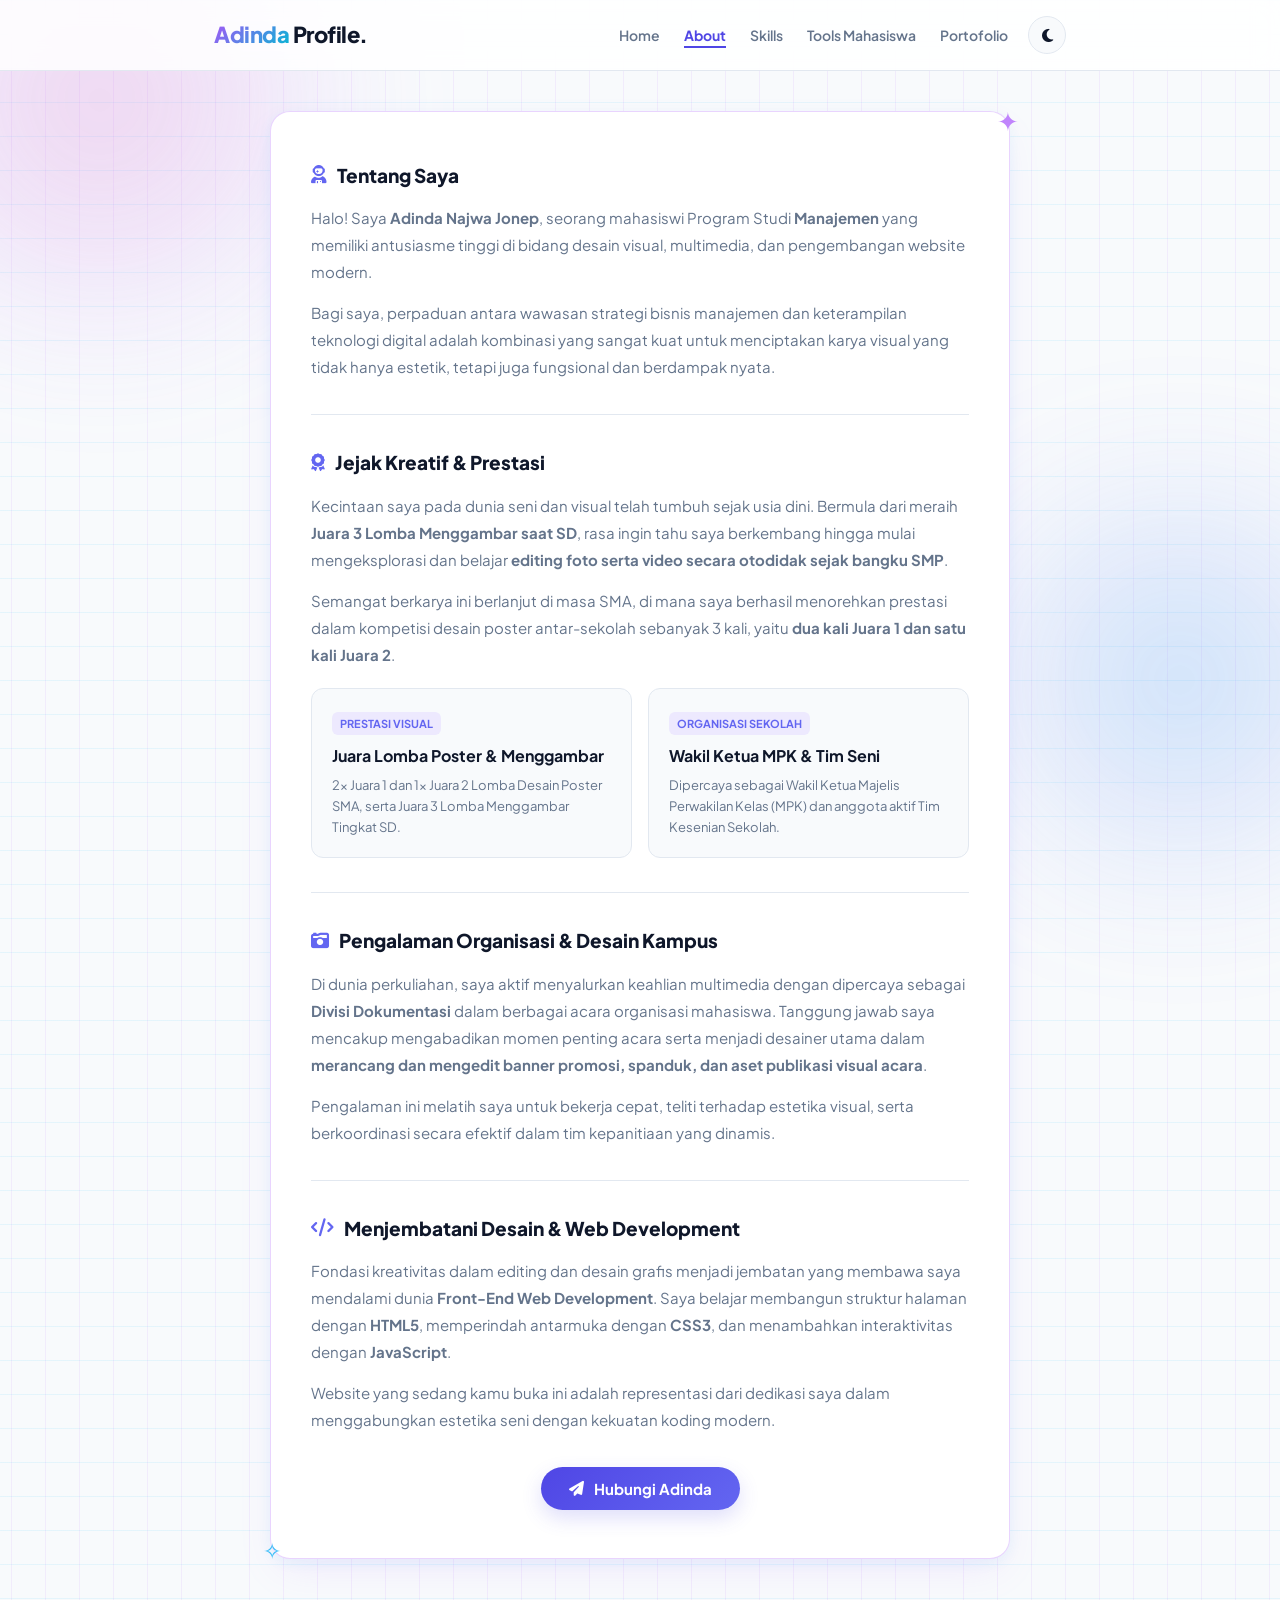
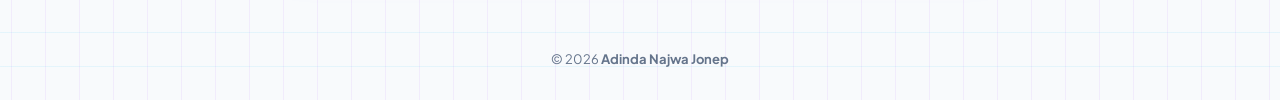
==== commit 7f5092d9: "Add files via upload" ====
--- a/about.html
+++ b/about.html
@@ -124,7 +124,7 @@
 
     <!-- FOOTER -->
     <footer>
-        <p>© 2026 <strong>Adinda Profil</strong></p>
+        <p>© 2026 <strong>Adinda Najwa Jonep</strong></p>
     </footer>
 
     <!-- MODAL POPUP KONTAK INTERAKTIF -->
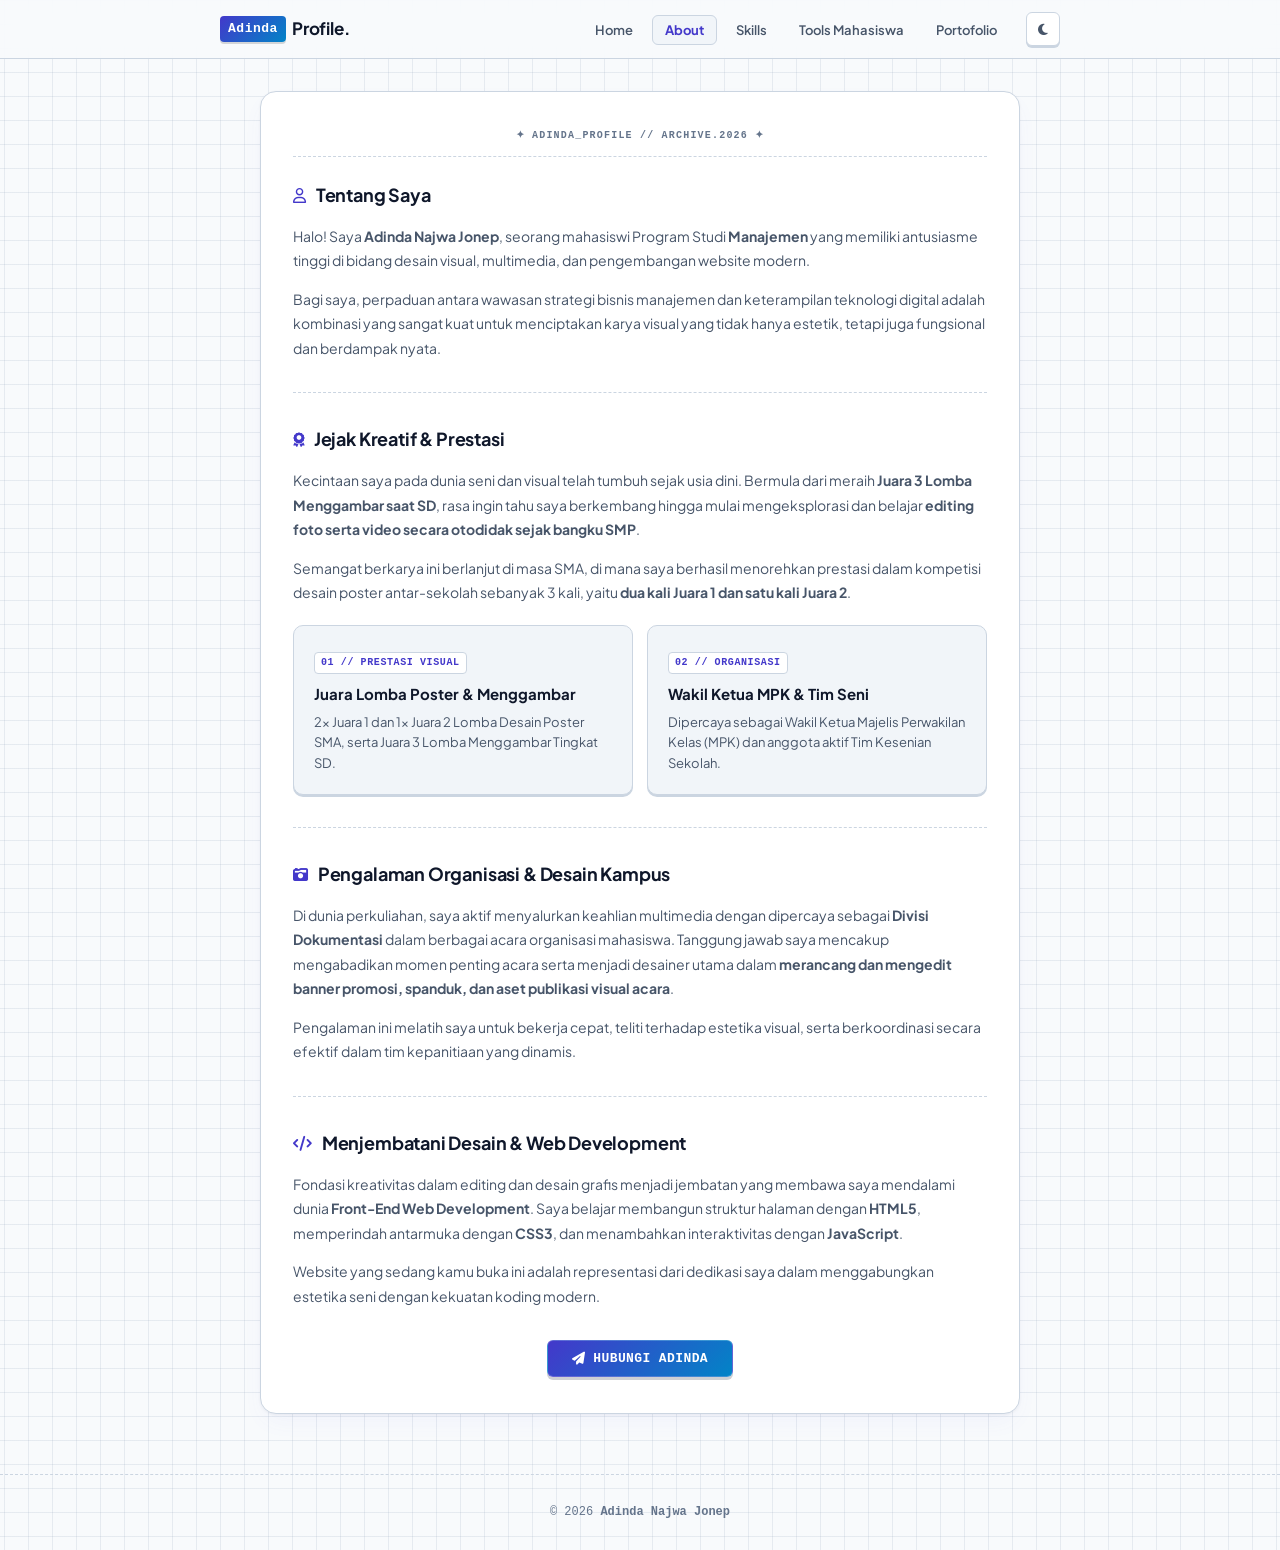
==== commit ff4c7d78: "Add files via upload" ====
--- a/about.html
+++ b/about.html
@@ -51,7 +51,7 @@
 
             <!-- TENTANG SAYA -->
             <div class="content-section">
-                <h2><i class="fa-solid fa-user-astronaut"></i> Tentang Saya</h2>
+                <h2><i class="fa-regular fa-user"></i> Tentang Saya</h2>
                 <p>
                     Halo! Saya <strong>Adinda Najwa Jonep</strong>, seorang mahasiswi Program Studi <strong>Manajemen</strong> yang memiliki antusiasme tinggi di bidang desain visual, multimedia, dan pengembangan website modern.
                 </p>
@@ -74,13 +74,13 @@
 
                 <div class="project-grid" style="margin-top: 20px;">
                     <div class="project-card">
-                        <div class="project-tag">Prestasi Visual</div>
+                        <div class="project-tag">01 // Prestasi Visual</div>
                         <h4>Juara Lomba Poster & Menggambar</h4>
                         <p>2x Juara 1 dan 1x Juara 2 Lomba Desain Poster SMA, serta Juara 3 Lomba Menggambar Tingkat SD.</p>
                     </div>
 
                     <div class="project-card">
-                        <div class="project-tag">Organisasi Sekolah</div>
+                        <div class="project-tag">02 // Organisasi</div>
                         <h4>Wakil Ketua MPK & Tim Seni</h4>
                         <p>Dipercaya sebagai Wakil Ketua Majelis Perwakilan Kelas (MPK) dan anggota aktif Tim Kesenian Sekolah.</p>
                     </div>
--- a/style.css
+++ b/style.css
@@ -1,1302 +1,1264 @@
-/* PENGATURAN DASAR & VARIABEL WARNA */
-:root {
-    --primary: #4f46e5;
-    --primary-light: #6366f1;
-    --primary-glow: rgba(79, 70, 229, 0.18);
-    --secondary: #06b6d4;
-    --text-dark: #0f172a;
-    --text-muted: #64748b;
-    --bg-page: #f8fafc;
-    --card-bg: #ffffff;
-    --card-sub-bg: #f8fafc;
-    --nav-bg: rgba(255, 255, 255, 0.85);
-    --border-color: #e2e8f0;
-    --icon-bg: #ede9fe;
-    --status-bg: #ecfdf5;
-    --status-color: #047857;
-    --status-border: #a7f3d0;
-    --social-bg: #f1f5f9;
-    --radius-lg: 20px;
-    --radius-md: 12px;
-}
-
-/* TEMA GELAP (DARK MODE) */
-body.dark-mode {
-    --primary: #6366f1;
-    --primary-light: #818cf8;
-    --primary-glow: rgba(99, 102, 241, 0.35);
-    --secondary: #22d3ee;
-    --text-dark: #f8fafc;
-    --text-muted: #94a3b8;
-    --bg-page: #0f172a;
-    --card-bg: #1e293b;
-    --card-sub-bg: #0f172a;
-    --nav-bg: rgba(15, 23, 42, 0.85);
-    --border-color: #334155;
-    --icon-bg: #312e81;
-    --status-bg: rgba(16, 185, 129, 0.15);
-    --status-color: #34d399;
-    --status-border: rgba(16, 185, 129, 0.3);
-    --social-bg: #334155;
-}
-
-* {
-    margin: 0;
-    padding: 0;
-    box-sizing: border-box;
-}
-
-html {
-    scroll-behavior: smooth;
-}
-
-body {
-    font-family: 'Plus Jakarta Sans', sans-serif;
-    background-color: var(--bg-page);
-    color: var(--text-dark);
-    position: relative;
-    overflow-x: hidden;
-    line-height: 1.6;
-    transition: background-color 0.3s ease, color 0.3s ease;
-
-    /* Y2K RETRO CYBER GRID */
-    background-image: 
-        linear-gradient(to right, rgba(192, 132, 252, 0.12) 1px, transparent 1px),
-        linear-gradient(to bottom, rgba(56, 189, 248, 0.1) 1px, transparent 1px);
-    background-size: 34px 34px;
-    background-position: center top;
-}
-
-body.dark-mode {
-    background-image: 
-        linear-gradient(to right, rgba(168, 85, 247, 0.12) 1px, transparent 1px),
-        linear-gradient(to bottom, rgba(6, 182, 212, 0.1) 1px, transparent 1px);
-}
-
-/* HIASAN BACKGROUND GLOW (Y2K HOLOGRAPHIC BUBBLEGUM ORBS) */
-.bg-shape {
-    position: fixed;
-    border-radius: 50%;
-    filter: blur(85px);
-    z-index: -1;
-    opacity: 0.65;
-    pointer-events: none;
-    transition: background 0.3s ease;
-}
-.shape-1 {
-    width: 440px;
-    height: 440px;
-    background: radial-gradient(circle, rgba(244, 114, 182, 0.45) 0%, rgba(192, 132, 252, 0.35) 50%, transparent 75%);
-    top: -120px;
-    left: -120px;
-    animation: floatShape1 15s ease-in-out infinite alternate;
-}
-.shape-2 {
-    width: 380px;
-    height: 380px;
-    background: radial-gradient(circle, rgba(56, 189, 248, 0.45) 0%, rgba(129, 140, 248, 0.35) 50%, transparent 75%);
-    bottom: 30px;
-    right: -90px;
-    animation: floatShape2 13s ease-in-out infinite alternate;
-}
-
-@keyframes floatShape1 {
-    0% { transform: translate(0, 0) scale(1); }
-    100% { transform: translate(40px, 30px) scale(1.1); }
-}
-
-@keyframes floatShape2 {
-    0% { transform: translate(0, 0) scale(1); }
-    100% { transform: translate(-35px, -25px) scale(1.08); }
-}
-
-body.dark-mode .shape-1 {
-    background: radial-gradient(circle, rgba(192, 132, 252, 0.32) 0%, rgba(147, 51, 234, 0.22) 60%, transparent 75%);
-    opacity: 0.45;
-}
-body.dark-mode .shape-2 {
-    background: radial-gradient(circle, rgba(6, 182, 212, 0.32) 0%, rgba(59, 130, 246, 0.22) 60%, transparent 75%);
-    opacity: 0.45;
-}
-
-/* NAVBAR */
-header {
-    background-color: var(--nav-bg);
-    backdrop-filter: blur(12px);
-    position: sticky;
-    top: 0;
-    z-index: 100;
-    border-bottom: 1px solid var(--border-color);
-    transition: background-color 0.3s ease, border-color 0.3s ease;
-    animation: slideDownNav 0.65s cubic-bezier(0.16, 1, 0.3, 1) both;
-}
-
-@keyframes slideDownNav {
-    from {
-        transform: translateY(-100%);
-        opacity: 0;
-    }
-    to {
-        transform: translateY(0);
-        opacity: 1;
-    }
-}
-
-.navbar {
-    max-width: 900px;
-    margin: auto;
-    padding: 16px 24px;
-    display: flex;
-    justify-content: space-between;
-    align-items: center;
-}
-
-.logo {
-    font-size: 22px;
-    font-weight: 800;
-    color: var(--text-dark);
-    letter-spacing: -0.5px;
-}
-
-.logo .highlight {
-    background: linear-gradient(135deg, #a855f7, #06b6d4);
-    -webkit-background-clip: text;
-    -webkit-text-fill-color: transparent;
-}
-
-.nav-right {
-    display: flex;
-    align-items: center;
-    gap: 20px;
-}
-
-.menu {
-    display: flex;
-    gap: 24px;
-    list-style: none;
-}
-
-.menu a {
-    text-decoration: none;
-    color: var(--text-muted);
-    font-weight: 600;
-    font-size: 14px;
-    transition: color 0.2s ease;
-    padding-bottom: 2px;
-}
-
-.menu a:hover,
-.menu a.active {
-    color: var(--primary);
-    font-weight: 700;
-    border-bottom: 2px solid var(--primary);
-}
-
-body.dark-mode .menu a:hover,
-body.dark-mode .menu a.active {
-    color: var(--primary-light);
-    border-bottom-color: var(--primary-light);
-}
-
-/* TOMBOL TEMA (DARK / LIGHT) */
-.theme-btn {
-    background: var(--card-sub-bg);
-    border: 1px solid var(--border-color);
-    color: var(--text-dark);
-    width: 38px;
-    height: 38px;
-    border-radius: 50%;
-    cursor: pointer;
-    display: flex;
-    align-items: center;
-    justify-content: center;
-    font-size: 15px;
-    transition: all 0.3s ease;
-}
-
-.theme-btn:hover {
-    background-color: var(--primary);
-    color: white;
-    border-color: var(--primary);
-    transform: rotate(20deg) scale(1.08);
-}
-
-/* MAIN WRAPPER */
-main {
-    max-width: 780px;
-    margin: 40px auto 60px;
-    padding: 0 20px;
-}
-
-/* KARTU PROFIL UTAMA (STYLE Y2K RETRO-CLEAN) */
-.profile-card {
-    background-color: var(--card-bg);
-    padding: 48px 40px;
-    border-radius: var(--radius-lg);
-    box-shadow: 0 16px 40px -10px rgba(192, 132, 252, 0.16), 
-                0 4px 16px rgba(56, 189, 248, 0.08);
-    border: 1px solid rgba(192, 132, 252, 0.35);
-    text-align: center;
-    transition: background-color 0.3s ease, border-color 0.3s ease, box-shadow 0.3s ease;
-    animation: fadeInUpCard 0.75s cubic-bezier(0.16, 1, 0.3, 1) both;
-    position: relative;
-}
-
-body.dark-mode .profile-card {
-    border-color: rgba(168, 85, 247, 0.35);
-    box-shadow: 0 16px 40px -10px rgba(147, 51, 234, 0.22), 
-                0 4px 16px rgba(6, 182, 212, 0.12);
-}
-
-/* Y2K FLOATING SPARKLE ACCENTS */
-.profile-card::before {
-    content: '✦';
-    position: absolute;
-    top: -12px;
-    right: -10px;
-    font-size: 26px;
-    color: #c084fc;
-    pointer-events: none;
-    z-index: 2;
-    animation: y2kSparkle1 3.5s ease-in-out infinite alternate;
-}
-
-.profile-card::after {
-    content: '✧';
-    position: absolute;
-    bottom: -10px;
-    left: -8px;
-    font-size: 22px;
-    color: #38bdf8;
-    pointer-events: none;
-    z-index: 2;
-    animation: y2kSparkle2 2.8s ease-in-out infinite alternate-reverse;
-}
-
-@keyframes y2kSparkle1 {
-    0% { transform: scale(0.8) rotate(0deg); opacity: 0.5; filter: drop-shadow(0 0 4px rgba(192, 132, 252, 0.6)); }
-    50% { transform: scale(1.25) rotate(20deg); opacity: 1; filter: drop-shadow(0 0 10px rgba(192, 132, 252, 1)); }
-    100% { transform: scale(0.9) rotate(-10deg); opacity: 0.6; filter: drop-shadow(0 0 5px rgba(192, 132, 252, 0.7)); }
-}
-
-@keyframes y2kSparkle2 {
-    0% { transform: scale(0.9) rotate(0deg); opacity: 0.5; filter: drop-shadow(0 0 4px rgba(56, 189, 248, 0.6)); }
-    50% { transform: scale(1.2) rotate(-15deg); opacity: 1; filter: drop-shadow(0 0 9px rgba(56, 189, 248, 1)); }
-    100% { transform: scale(0.8) rotate(10deg); opacity: 0.5; filter: drop-shadow(0 0 4px rgba(56, 189, 248, 0.6)); }
-}
-
-@keyframes fadeInUpCard {
-    from {
-        opacity: 0;
-        transform: translateY(28px) scale(0.98);
-    }
-    to {
-        opacity: 1;
-        transform: translateY(0) scale(1);
-    }
-}
-
-/* AVATAR DENGAN POP-IN ANIMATION & SPARKLE */
-.avatar-wrapper {
-    display: inline-block;
-    margin-bottom: 16px;
-    position: relative;
-    animation: popInAvatar 0.8s cubic-bezier(0.34, 1.56, 0.64, 1) 0.12s both;
-}
-
-.avatar-wrapper::after {
-    content: '✦';
-    position: absolute;
-    top: -4px;
-    right: -4px;
-    font-size: 18px;
-    color: #f472b6;
-    pointer-events: none;
-    z-index: 3;
-    animation: y2kMiniSparkle 2.2s ease-in-out infinite alternate;
-}
-
-@keyframes y2kMiniSparkle {
-    0% { transform: scale(0.7) rotate(0deg); opacity: 0.4; }
-    100% { transform: scale(1.2) rotate(15deg); opacity: 1; filter: drop-shadow(0 0 6px rgba(244, 114, 182, 0.9)); }
-}
-
-@keyframes popInAvatar {
-    0% {
-        opacity: 0;
-        transform: scale(0.3) rotate(-12deg);
-    }
-    70% {
-        transform: scale(1.08) rotate(3deg);
-    }
-    100% {
-        opacity: 1;
-        transform: scale(1) rotate(0deg);
-    }
-}
-
-.avatar {
-    width: 105px;
-    height: 105px;
-    border-radius: 50%;
-    object-fit: cover;
-    box-shadow: 0 0 0 6px var(--card-bg), 0 8px 24px var(--primary-glow);
-    transition: transform 0.3s ease, box-shadow 0.3s ease;
-    display: block;
-}
-
-div.avatar {
-    background: linear-gradient(135deg, var(--primary), var(--secondary));
-    color: white;
-    display: flex;
-    justify-content: center;
-    align-items: center;
-    font-size: 36px;
-    font-weight: 800;
-}
-
-.avatar:hover {
-    transform: scale(1.06) rotate(3deg);
-}
-
-.profile-card h1 {
-    font-size: 24px;
-    font-weight: 800;
-    color: var(--text-dark);
-    margin-bottom: 6px;
-    letter-spacing: -0.5px;
-    animation: fadeInUpItem 0.6s cubic-bezier(0.16, 1, 0.3, 1) 0.22s both;
-}
-
-.subtitle {
-    color: var(--text-muted);
-    font-size: 15px;
-    margin-bottom: 14px;
-    font-weight: 500;
-    animation: fadeInUpItem 0.6s cubic-bezier(0.16, 1, 0.3, 1) 0.32s both;
-}
-
-.subtitle .divider {
-    color: #cbd5e1;
-    margin: 0 6px;
-}
-
-/* STATUS BADGE DENGAN ANIMASI PULSE & ENTRANCE */
-.status-badge {
-    display: inline-flex;
-    align-items: center;
-    gap: 8px;
-    background-color: #ecfdf5;
-    color: #047857;
-    padding: 6px 14px;
-    border-radius: 999px;
-    font-size: 13px;
-    font-weight: 700;
-    border: 1px solid #a7f3d0;
-    margin-bottom: 24px;
-    animation: popInBadge 0.6s cubic-bezier(0.34, 1.56, 0.64, 1) 0.42s both;
-}
-
-@keyframes popInBadge {
-    0% {
-        opacity: 0;
-        transform: scale(0.5);
-    }
-    100% {
-        opacity: 1;
-        transform: scale(1);
-    }
-}
-
-.status-dot {
-    width: 8px;
-    height: 8px;
-    background-color: #10b981;
-    border-radius: 50%;
-    position: relative;
-}
-
-.status-dot::after {
-    content: '';
-    position: absolute;
-    top: -3px;
-    left: -3px;
-    width: 14px;
-    height: 14px;
-    border-radius: 50%;
-    background-color: #10b981;
-    opacity: 0.5;
-    animation: pulse 1.8s infinite;
-}
-
-@keyframes pulse {
-    0% { transform: scale(0.6); opacity: 0.8; }
-    100% { transform: scale(1.8); opacity: 0; }
-}
-
-/* TOMBOL AKSI & MEDIA SOSIAL */
-.cta-actions {
-    display: flex;
-    flex-direction: column;
-    align-items: center;
-    gap: 16px;
-    margin-bottom: 10px;
-    animation: fadeInUpItem 0.6s cubic-bezier(0.16, 1, 0.3, 1) 0.5s both;
-}
-
-.btn-primary {
-    display: inline-flex;
-    align-items: center;
-    gap: 10px;
-    background: linear-gradient(135deg, var(--primary), var(--primary-light));
-    color: white;
-    padding: 12px 28px;
-    font-size: 15px;
-    font-weight: 700;
-    font-family: inherit;
-    border: none;
-    border-radius: 999px;
-    cursor: pointer;
-    text-decoration: none;
-    box-shadow: 0 8px 20px var(--primary-glow);
-    transition: all 0.25s ease;
-}
-
-.btn-primary:hover {
-    transform: translateY(-2px);
-    box-shadow: 0 12px 24px rgba(79, 70, 229, 0.3);
-}
-
-.btn-primary:active {
-    transform: translateY(0);
-}
-
-.social-links {
-    display: flex;
-    gap: 12px;
-}
-
-.social-btn {
-    width: 38px;
-    height: 38px;
-    border-radius: 50%;
-    background-color: var(--social-bg);
-    color: var(--text-muted);
-    display: flex;
-    align-items: center;
-    justify-content: center;
-    text-decoration: none;
-    font-size: 16px;
-    transition: all 0.2s ease;
-}
-
-.social-btn:hover {
-    background-color: var(--primary);
-    color: white;
-    transform: translateY(-3px);
-}
-
-.separator {
-    border: none;
-    border-top: 1px solid var(--border-color);
-    margin: 32px 0;
-}
-
-/* GRID INFORMASI MAHASISWA */
-.information {
-    display: grid;
-    grid-template-columns: repeat(3, 1fr);
-    gap: 16px;
-    margin-bottom: 36px;
-}
-
-.info-card {
-    background-color: var(--card-sub-bg);
-    border: 1px solid var(--border-color);
-    padding: 16px 14px;
-    border-radius: var(--radius-md);
-    display: flex;
-    align-items: center;
-    gap: 12px;
-    text-align: left;
-    transition: all 0.25s ease;
-}
-
-.info-card:nth-child(1) {
-    animation: fadeInUpItem 0.6s cubic-bezier(0.16, 1, 0.3, 1) 0.58s both;
-}
-.info-card:nth-child(2) {
-    animation: fadeInUpItem 0.6s cubic-bezier(0.16, 1, 0.3, 1) 0.68s both;
-}
-.info-card:nth-child(3) {
-    animation: fadeInUpItem 0.6s cubic-bezier(0.16, 1, 0.3, 1) 0.78s both;
-}
-
-.info-card:hover {
-    background-color: var(--card-bg);
-    box-shadow: 0 8px 20px rgba(0, 0, 0, 0.08);
-    transform: translateY(-3px);
-    border-color: var(--primary-light);
-}
-
-.info-icon {
-    font-size: 22px;
-    color: var(--primary-light);
-    background-color: var(--icon-bg);
-    width: 44px;
-    height: 44px;
-    border-radius: 10px;
-    display: flex;
-    align-items: center;
-    justify-content: center;
-    flex-shrink: 0;
-    transition: background-color 0.3s ease, color 0.3s ease;
-}
-
-.info-card h3 {
-    font-size: 12px;
-    text-transform: uppercase;
-    letter-spacing: 0.5px;
-    color: var(--text-muted);
-    margin-bottom: 2px;
-}
-
-.info-card p {
-    font-size: 14px;
-    font-weight: 700;
-    color: var(--text-dark);
-}
-
-/* SECTION KONTEN */
-.content-section {
-    text-align: left;
-    margin-bottom: 34px;
-    animation: fadeInUpItem 0.7s cubic-bezier(0.16, 1, 0.3, 1) 0.65s both;
-}
-
-@keyframes fadeInUpItem {
-    from {
-        opacity: 0;
-        transform: translateY(18px);
-    }
-    to {
-        opacity: 1;
-        transform: translateY(0);
-    }
-}
-
-.content-section h2 {
-    font-size: 19px;
-    font-weight: 800;
-    margin-bottom: 14px;
-    color: var(--text-dark);
-    display: flex;
-    align-items: center;
-    gap: 10px;
-}
-
-.content-section h2 i {
-    color: var(--primary-light);
-    font-size: 18px;
-}
-
-.content-section p {
-    color: var(--text-muted);
-    font-size: 15px;
-    line-height: 1.8;
-}
-
-/* SKILLS BADGES */
-.skill-list {
-    display: flex;
-    flex-wrap: wrap;
-    gap: 10px;
-}
-
-.skill-pill {
-    background: var(--card-sub-bg);
-    color: var(--text-dark);
-    padding: 8px 16px;
-    border-radius: 999px;
-    font-size: 13px;
-    font-weight: 700;
-    display: inline-flex;
-    align-items: center;
-    gap: 8px;
-    border: 1px solid var(--border-color);
-    transition: all 0.2s ease;
-    cursor: default;
-}
-
-.skill-pill i {
-    color: var(--primary-light);
-}
-
-.skill-pill:hover {
-    background-color: var(--primary);
-    color: white;
-    border-color: var(--primary);
-    transform: translateY(-2px);
-}
-
-.skill-pill:hover i {
-    color: white;
-}
-
-/* PORTOFOLIO / PROYEK */
-.project-grid {
-    display: grid;
-    grid-template-columns: repeat(2, 1fr);
-    gap: 16px;
-}
-
-.project-card {
-    background-color: var(--card-sub-bg);
-    border: 1px solid var(--border-color);
-    padding: 20px;
-    border-radius: var(--radius-md);
-    transition: all 0.25s ease;
-}
-
-.project-card:hover {
-    background-color: var(--card-bg);
-    box-shadow: 0 10px 24px rgba(0, 0, 0, 0.08);
-    transform: translateY(-3px);
-    border-color: var(--primary-light);
-}
-
-.project-tag {
-    display: inline-block;
-    font-size: 11px;
-    font-weight: 700;
-    text-transform: uppercase;
-    color: var(--primary-light);
-    background-color: var(--icon-bg);
-    padding: 3px 8px;
-    border-radius: 6px;
-    margin-bottom: 8px;
-    transition: background-color 0.3s ease, color 0.3s ease;
-}
-
-.project-card h4 {
-    font-size: 16px;
-    font-weight: 700;
-    margin-bottom: 6px;
-    color: var(--text-dark);
-}
-
-.project-card p {
-    font-size: 13px;
-    line-height: 1.6;
-    color: var(--text-muted);
-}
-
-/* SECTION TOOLS MAHASISWA */
-.section-desc {
-    color: var(--text-muted);
-    font-size: 14px;
-    margin-top: -6px;
-    margin-bottom: 20px;
-    line-height: 1.6;
-}
-
-.tools-tab-nav {
-    display: flex;
-    gap: 10px;
-    background-color: var(--card-sub-bg);
-    padding: 6px;
-    border-radius: var(--radius-md);
-    border: 1px solid var(--border-color);
-    margin-bottom: 24px;
-    overflow-x: auto;
-}
-
-.tool-tab-btn {
-    flex: 1;
-    min-width: 140px;
-    padding: 10px 16px;
-    background: transparent;
-    border: none;
-    border-radius: 8px;
-    font-size: 14px;
-    font-weight: 700;
-    color: var(--text-muted);
-    cursor: pointer;
-    display: inline-flex;
-    align-items: center;
-    justify-content: center;
-    gap: 8px;
-    font-family: inherit;
-    transition: all 0.25s ease;
-    white-space: nowrap;
-}
-
-.tool-tab-btn:hover {
-    color: var(--text-dark);
-}
-
-.tool-tab-btn.active {
-    background: var(--card-bg);
-    color: var(--primary);
-    box-shadow: 0 4px 12px rgba(0, 0, 0, 0.06);
-}
-
-body.dark-mode .tool-tab-btn.active {
-    color: var(--primary-light);
-}
-
-.tool-tab-content {
-    display: none;
-    animation: fadeIn 0.3s ease;
-}
-
-.tool-tab-content.active {
-    display: block;
-}
-
-@keyframes fadeIn {
-    from { opacity: 0; transform: translateY(6px); }
-    to { opacity: 1; transform: translateY(0); }
-}
-
-/* 1. KALKULATOR IPK STYLES */
-.gpa-card {
-    background-color: var(--card-sub-bg);
-    border: 1px solid var(--border-color);
-    border-radius: var(--radius-md);
-    padding: 24px;
-}
-
-.course-list {
-    display: flex;
-    flex-direction: column;
-    gap: 12px;
-    margin-bottom: 20px;
-}
-
-.course-row {
-    display: grid;
-    grid-template-columns: 2fr 1fr 1fr auto;
-    gap: 10px;
-    align-items: center;
-}
-
-.tool-input, .tool-select {
-    padding: 10px 12px;
-    border-radius: 8px;
-    border: 1px solid var(--border-color);
-    background-color: var(--card-bg);
-    color: var(--text-dark);
-    font-size: 14px;
-    font-family: inherit;
-    width: 100%;
-    outline: none;
-    transition: border-color 0.2s ease;
-}
-
-.tool-input:focus, .tool-select:focus {
-    border-color: var(--primary);
-}
-
-.btn-delete-course {
-    width: 38px;
-    height: 38px;
-    border-radius: 8px;
-    background: #fee2e2;
-    color: #ef4444;
-    border: none;
-    cursor: pointer;
-    display: flex;
-    align-items: center;
-    justify-content: center;
-    font-size: 14px;
-    transition: all 0.2s ease;
-}
-
-.btn-delete-course:hover {
-    background: #ef4444;
-    color: white;
-}
-
-body.dark-mode .btn-delete-course {
-    background: rgba(239, 68, 68, 0.15);
-}
-
-.gpa-actions {
-    display: flex;
-    gap: 10px;
-    margin-bottom: 24px;
-    flex-wrap: wrap;
-}
-
-.btn-tool-secondary {
-    padding: 10px 18px;
-    border-radius: 8px;
-    background: var(--card-bg);
-    border: 1px solid var(--border-color);
-    color: var(--text-dark);
-    font-size: 13px;
-    font-weight: 700;
-    cursor: pointer;
-    display: inline-flex;
-    align-items: center;
-    gap: 8px;
-    font-family: inherit;
-    transition: all 0.2s ease;
-}
-
-.btn-tool-secondary:hover {
-    border-color: var(--primary);
-    color: var(--primary-light);
-}
-
-.gpa-summary {
-    background: linear-gradient(135deg, rgba(79, 70, 229, 0.08), rgba(6, 182, 212, 0.08));
-    border: 1px solid rgba(79, 70, 229, 0.2);
-    border-radius: var(--radius-md);
-    padding: 20px;
-    display: grid;
-    grid-template-columns: 1fr 1fr;
-    gap: 16px;
-    align-items: center;
-}
-
-.gpa-result-box h4 {
-    font-size: 12px;
-    text-transform: uppercase;
-    letter-spacing: 0.5px;
-    color: var(--text-muted);
-    margin-bottom: 4px;
-}
-
-.gpa-score {
-    font-size: 36px;
-    font-weight: 800;
-    color: var(--primary);
-}
-
-body.dark-mode .gpa-score {
-    color: var(--primary-light);
-}
-
-.gpa-details {
-    font-size: 13px;
-    line-height: 1.6;
-    color: var(--text-dark);
-}
-
-.gpa-badge {
-    display: inline-block;
-    padding: 4px 10px;
-    border-radius: 6px;
-    background: #ecfdf5;
-    color: #047857;
-    font-weight: 700;
-    font-size: 12px;
-    margin-top: 6px;
-    border: 1px solid #a7f3d0;
-}
-
-body.dark-mode .gpa-badge {
-    background: rgba(16, 185, 129, 0.15);
-    color: #34d399;
-    border-color: rgba(16, 185, 129, 0.3);
-}
-
-/* 2. POMODORO TIMER STYLES */
-.pomodoro-card {
-    background-color: var(--card-sub-bg);
-    border: 1px solid var(--border-color);
-    border-radius: var(--radius-md);
-    padding: 32px 20px;
-    text-align: center;
-}
-
-.timer-modes {
-    display: inline-flex;
-    gap: 8px;
-    background-color: var(--card-bg);
-    padding: 6px;
-    border-radius: 999px;
-    border: 1px solid var(--border-color);
-    margin-bottom: 24px;
-}
-
-.timer-mode-btn {
-    background: transparent;
-    border: none;
-    padding: 8px 18px;
-    border-radius: 999px;
-    font-size: 13px;
-    font-weight: 700;
-    color: var(--text-muted);
-    cursor: pointer;
-    font-family: inherit;
-    transition: all 0.2s ease;
-}
-
-.timer-mode-btn.active {
-    background: var(--primary);
-    color: white;
-}
-
-.timer-display {
-    font-size: 64px;
-    font-weight: 800;
-    letter-spacing: 2px;
-    color: var(--text-dark);
-    margin-bottom: 24px;
-    font-variant-numeric: tabular-nums;
-}
-
-.timer-controls {
-    display: flex;
-    justify-content: center;
-    gap: 12px;
-    margin-bottom: 20px;
-}
-
-.timer-quote {
-    color: var(--text-muted);
-    font-size: 13px;
-    font-style: italic;
-}
-
-/* 3. TASK TRACKER STYLES */
-.tasks-card {
-    background-color: var(--card-sub-bg);
-    border: 1px solid var(--border-color);
-    border-radius: var(--radius-md);
-    padding: 24px;
-}
-
-.task-form {
-    display: grid;
-    grid-template-columns: 1.5fr 2fr 1.5fr auto;
-    gap: 10px;
-    margin-bottom: 24px;
-}
-
-.task-list {
-    display: flex;
-    flex-direction: column;
-    gap: 10px;
-}
-
-.task-item {
-    background-color: var(--card-bg);
-    border: 1px solid var(--border-color);
-    padding: 14px 16px;
-    border-radius: 10px;
-    display: flex;
-    justify-content: space-between;
-    align-items: center;
-    gap: 12px;
-    transition: all 0.2s ease;
-}
-
-.task-item:hover {
-    border-color: var(--primary-light);
-    transform: translateY(-2px);
-    box-shadow: 0 4px 12px rgba(0, 0, 0, 0.04);
-}
-
-.task-item.completed {
-    opacity: 0.6;
-    background-color: var(--card-sub-bg);
-}
-
-.task-item.completed .task-title {
-    text-decoration: line-through;
-}
-
-.task-info-left {
-    display: flex;
-    align-items: center;
-    gap: 12px;
-    text-align: left;
-}
-
-.task-check {
-    width: 20px;
-    height: 20px;
-    accent-color: var(--primary);
-    cursor: pointer;
-}
-
-.task-course-badge {
-    font-size: 11px;
-    font-weight: 700;
-    color: var(--primary-light);
-    background: var(--icon-bg);
-    padding: 2px 8px;
-    border-radius: 4px;
-    display: inline-block;
-    margin-bottom: 3px;
-}
-
-.task-title {
-    font-size: 14px;
-    font-weight: 700;
-    color: var(--text-dark);
-}
-
-.task-meta-right {
-    display: flex;
-    align-items: center;
-    gap: 12px;
-}
-
-.deadline-badge {
-    font-size: 12px;
-    font-weight: 700;
-    padding: 4px 10px;
-    border-radius: 6px;
-    white-space: nowrap;
-}
-
-.deadline-urgent {
-    background: #fee2e2;
-    color: #b91c1c;
-}
-.deadline-soon {
-    background: #fef3c7;
-    color: #b45309;
-}
-.deadline-safe {
-    background: #dcfce7;
-    color: #15803d;
-}
-
-body.dark-mode .deadline-urgent {
-    background: rgba(239, 68, 68, 0.2);
-    color: #f87171;
-}
-body.dark-mode .deadline-soon {
-    background: rgba(245, 158, 11, 0.2);
-    color: #fbbf24;
-}
-body.dark-mode .deadline-safe {
-    background: rgba(34, 197, 94, 0.2);
-    color: #4ade80;
-}
-
-.btn-delete-task {
-    background: none;
-    border: none;
-    color: var(--text-muted);
-    cursor: pointer;
-    font-size: 14px;
-    transition: color 0.2s ease;
-}
-
-.btn-delete-task:hover {
-    color: #ef4444;
-}
-
-.task-empty {
-    text-align: center;
-    padding: 30px;
-    color: var(--text-muted);
-    font-size: 14px;
-}
-
-/* MODAL POPUP KONTAK INTERAKTIF */
-.modal-backdrop {
-    position: fixed;
-    top: 0;
-    left: 0;
-    width: 100%;
-    height: 100%;
-    background-color: rgba(15, 23, 42, 0.65);
-    backdrop-filter: blur(8px);
-    display: none;
-    justify-content: center;
-    align-items: center;
-    z-index: 1000;
-    opacity: 0;
-    transition: opacity 0.3s ease;
-    padding: 20px;
-}
-
-.modal-backdrop.active {
-    display: flex;
-    opacity: 1;
-}
-
-.modal-box {
-    background-color: var(--card-bg);
-    border: 1px solid var(--border-color);
-    border-radius: var(--radius-lg);
-    width: 100%;
-    max-width: 420px;
-    padding: 28px;
-    box-shadow: 0 20px 50px rgba(0, 0, 0, 0.3);
-    transform: translateY(20px) scale(0.95);
-    transition: all 0.3s cubic-bezier(0.34, 1.56, 0.64, 1);
-}
-
-.modal-backdrop.active .modal-box {
-    transform: translateY(0) scale(1);
-}
-
-.modal-header {
-    display: flex;
-    justify-content: space-between;
-    align-items: center;
-    margin-bottom: 12px;
-}
-
-.modal-header h3 {
-    font-size: 18px;
-    font-weight: 800;
-    color: var(--text-dark);
-    display: flex;
-    align-items: center;
-    gap: 10px;
-}
-
-.modal-header h3 i {
-    color: var(--primary-light);
-}
-
-.modal-close {
-    background: none;
-    border: none;
-    font-size: 26px;
-    color: var(--text-muted);
-    cursor: pointer;
-    line-height: 1;
-    transition: color 0.2s ease;
-}
-
-.modal-close:hover {
-    color: #ef4444;
-}
-
-.modal-body p {
-    color: var(--text-muted);
-    font-size: 14px;
-    margin-bottom: 20px;
-    line-height: 1.5;
-}
-
-.modal-options {
-    display: flex;
-    flex-direction: column;
-    gap: 12px;
-}
-
-.modal-option-btn {
-    display: flex;
-    align-items: center;
-    justify-content: center;
-    gap: 10px;
-    padding: 13px 20px;
-    border-radius: var(--radius-md);
-    font-weight: 700;
-    font-size: 14px;
-    text-decoration: none;
-    border: none;
-    cursor: pointer;
-    font-family: inherit;
-    transition: all 0.2s ease;
-}
-
-.modal-option-btn.wa-btn {
-    background: #22c55e;
-    color: white;
-}
-.modal-option-btn.wa-btn:hover {
-    background: #16a34a;
-    transform: translateY(-2px);
-    box-shadow: 0 6px 16px rgba(34, 197, 94, 0.3);
-}
-
-.modal-option-btn.email-btn {
-    background: var(--card-sub-bg);
-    color: var(--text-dark);
-    border: 1px solid var(--border-color);
-}
-.modal-option-btn.email-btn:hover {
-    background: var(--primary);
-    color: white;
-    border-color: var(--primary);
-    transform: translateY(-2px);
-}
-
-.modal-option-btn.copy-btn {
-    background: var(--card-sub-bg);
-    color: var(--text-dark);
-    border: 1px solid var(--border-color);
-}
-.modal-option-btn.copy-btn:hover {
-    background: var(--card-bg);
-    border-color: var(--primary-light);
-    color: var(--primary-light);
-}
-
-/* FOOTER */
-footer {
-    text-align: center;
-    padding: 30px 20px;
-    color: var(--text-muted);
-    font-size: 13px;
-}
-
-/* RESPONSIVE (MOBILE) */
-@media (max-width: 640px) {
-    .profile-card {
-        padding: 30px 20px;
-    }
-
-    .navbar {
-        flex-direction: column;
-        gap: 14px;
-    }
-
-    .nav-right {
-        flex-direction: column;
-        gap: 14px;
-    }
-
-    .information {
-        grid-template-columns: 1fr;
-    }
-
-    .project-grid {
-        grid-template-columns: 1fr;
-    }
-
-    .course-row {
-        grid-template-columns: 1fr;
-        background: var(--card-bg);
-        padding: 12px;
-        border-radius: 8px;
-        border: 1px solid var(--border-color);
-    }
-
-    .gpa-summary {
-        grid-template-columns: 1fr;
-        text-align: center;
-    }
-
-    .timer-display {
-        font-size: 46px;
-    }
-
-    .task-form {
-        grid-template-columns: 1fr;
-    }
-
-    .task-item {
-        flex-direction: column;
-        align-items: flex-start;
-        gap: 10px;
-    }
-
-    .task-meta-right {
-        width: 100%;
-        justify-content: space-between;
-    }
-}+/* ==========================================================================
+   UNSLOPPED Y2K STYLESHEET - ADINDA NAJWA JONEP
+   Aesthetic: Authentic Cyber Y2K / Millennium Digital Archive
+   Craft: Strict 4px Grid, Titanium & Holographic Chrome Accents, Monospace Meta,
+          Tactile Borders, and High-Contrast Deliberate Typography.
+   ========================================================================== */
+
+/* 1. VARIABEL TEMA & Y2K DESIGN TOKENS */
+:root {
+    /* Y2K Chromatic & Titanium Palette (Light Mode) */
+    --primary: #4338ca;                  /* Deep Indigo Cyber */
+    --primary-light: #6366f1;
+    --primary-hover: #3730a3;
+    --accent-cyan: #0284c7;              /* Millennium Sky */
+    --accent-lilac: #7e22ce;             /* Retro Lilac */
+    --accent-pink: #db2777;              /* Cyber Pink */
+    
+    --text-dark: #0f172a;                /* Deep Obsidian */
+    --text-muted: #475569;               /* Slate Neutral */
+    --text-dim: #64748b;                 /* Muted Meta */
+    
+    --bg-page: #f8fafc;                  /* Titanium Ice Canvas */
+    --grid-line: rgba(148, 163, 184, 0.18); /* Blueprint Millimeter Grid */
+    
+    --card-bg: #ffffff;                  /* Pearl Surface */
+    --card-sub-bg: #f1f5f9;              /* Recessed Well Surface */
+    --nav-bg: rgba(248, 250, 252, 0.92);
+    
+    --border-color: #cbd5e1;             /* Sharp 1px Y2K Frame */
+    --border-subtle: #e2e8f0;
+    --border-highlight: #6366f1;
+    
+    --icon-bg: #e0e7ff;
+    --status-bg: #ecfdf5;
+    --status-color: #065f46;
+    --status-border: #a7f3d0;
+    --social-bg: #f1f5f9;
+    
+    --radius-lg: 16px;
+    --radius-md: 10px;
+    --radius-sm: 6px;
+    --radius-pill: 999px;
+    
+    --shadow-y2k: 0 4px 0 0 #cbd5e1;
+    --shadow-card: 0 1px 3px rgba(15, 23, 42, 0.05), 0 10px 25px -5px rgba(99, 102, 241, 0.06);
+    --font-mono: 'SF Mono', 'Fira Code', 'Consolas', 'Courier New', monospace;
+}
+
+/* TEMA GELAP (DARK MODE - CYBER SLATE & NEON CHROME) */
+body.dark-mode {
+    --primary: #818cf8;
+    --primary-light: #a5b4fc;
+    --primary-hover: #6366f1;
+    --accent-cyan: #38bdf8;
+    --accent-lilac: #c084fc;
+    --accent-pink: #f472b6;
+    
+    --text-dark: #f8fafc;
+    --text-muted: #94a3b8;
+    --text-dim: #64748b;
+    
+    --bg-page: #0a0d14;                  /* Deep Cyber Void */
+    --grid-line: rgba(99, 102, 241, 0.07);
+    
+    --card-bg: #111622;                  /* Dark Titanium */
+    --card-sub-bg: #0c101a;              /* Inset Console */
+    --nav-bg: rgba(10, 13, 20, 0.92);
+    
+    --border-color: #1e293b;
+    --border-subtle: #172033;
+    --border-highlight: #818cf8;
+    
+    --icon-bg: #1e1e38;
+    --status-bg: rgba(6, 95, 70, 0.25);
+    --status-color: #34d399;
+    --status-border: rgba(52, 211, 153, 0.3);
+    --social-bg: #141b2d;
+    
+    --shadow-y2k: 0 4px 0 0 #1e293b;
+    --shadow-card: 0 1px 3px rgba(0, 0, 0, 0.5), 0 10px 25px -5px rgba(0, 0, 0, 0.4);
+}
+
+/* 2. BASE RESETS & RETRO GRID CANVAS */
+* {
+    margin: 0;
+    padding: 0;
+    box-sizing: border-box;
+}
+
+html {
+    scroll-behavior: smooth;
+}
+
+body {
+    font-family: 'Plus Jakarta Sans', -apple-system, BlinkMacSystemFont, sans-serif;
+    background-color: var(--bg-page);
+    color: var(--text-dark);
+    position: relative;
+    overflow-x: hidden;
+    line-height: 1.6;
+    transition: background-color 0.2s ease, color 0.2s ease;
+    
+    /* Authentic Y2K Millimeter Blueprint Grid */
+    background-image: 
+        linear-gradient(to right, var(--grid-line) 1px, transparent 1px),
+        linear-gradient(to bottom, var(--grid-line) 1px, transparent 1px);
+    background-size: 24px 24px;
+    background-position: center top;
+}
+
+/* Hide lazy blurred glow blobs */
+.bg-shape {
+    display: none !important;
+}
+
+/* 3. NAVBAR & RETRO CYBER HEADER */
+header {
+    background-color: var(--nav-bg);
+    backdrop-filter: blur(12px);
+    position: sticky;
+    top: 0;
+    z-index: 100;
+    border-bottom: 1px solid var(--border-color);
+    transition: background-color 0.2s ease, border-color 0.2s ease;
+}
+
+.navbar {
+    max-width: 880px;
+    margin: auto;
+    padding: 12px 20px;
+    display: flex;
+    justify-content: space-between;
+    align-items: center;
+}
+
+.logo {
+    font-size: 17px;
+    font-weight: 700;
+    letter-spacing: -0.01em;
+    display: flex;
+    align-items: center;
+    gap: 8px;
+}
+
+.logo a {
+    display: inline-flex;
+    align-items: center;
+    gap: 6px;
+    text-decoration: none;
+    color: var(--text-dark);
+}
+
+/* Y2K Logo Badge: Clean metallic outline with retro star */
+.logo .highlight {
+    background: linear-gradient(135deg, var(--primary), var(--accent-cyan));
+    color: #ffffff;
+    padding: 3px 8px;
+    border-radius: 4px;
+    font-size: 13px;
+    font-family: var(--font-mono);
+    letter-spacing: 0.04em;
+    box-shadow: 0 2px 0 0 rgba(0, 0, 0, 0.15);
+}
+
+.nav-right {
+    display: flex;
+    align-items: center;
+    gap: 16px;
+}
+
+.menu {
+    display: flex;
+    gap: 6px;
+    list-style: none;
+}
+
+.menu a {
+    text-decoration: none;
+    color: var(--text-muted);
+    font-weight: 600;
+    font-size: 13px;
+    padding: 6px 12px;
+    border-radius: var(--radius-sm);
+    border: 1px solid transparent;
+    transition: all 0.15s ease;
+}
+
+.menu a:hover {
+    color: var(--text-dark);
+    background-color: var(--card-sub-bg);
+    border-color: var(--border-color);
+}
+
+.menu a.active {
+    color: var(--primary);
+    background-color: var(--card-sub-bg);
+    border-color: var(--border-color);
+    font-weight: 700;
+}
+
+body.dark-mode .menu a.active {
+    color: var(--accent-cyan);
+    border-color: var(--border-color);
+}
+
+/* THEME TOGGLE BUTTON (Y2K Mini Controller) */
+.theme-btn {
+    background: var(--card-bg);
+    border: 1px solid var(--border-color);
+    color: var(--text-muted);
+    width: 34px;
+    height: 34px;
+    border-radius: var(--radius-sm);
+    cursor: pointer;
+    display: flex;
+    align-items: center;
+    justify-content: center;
+    font-size: 13px;
+    box-shadow: 0 2px 0 0 var(--border-color);
+    transition: all 0.15s ease;
+}
+
+.theme-btn:hover {
+    color: var(--text-dark);
+    border-color: var(--primary);
+    transform: translateY(-1px);
+}
+
+.theme-btn:active {
+    transform: translateY(1px);
+    box-shadow: none;
+}
+
+/* 4. MAIN CONTAINER */
+main {
+    max-width: 800px;
+    margin: 32px auto 60px;
+    padding: 0 20px;
+}
+
+/* 5. PROFILE CARD (Authentic Y2K Window Frame) */
+.profile-card {
+    background-color: var(--card-bg);
+    padding: 36px 32px;
+    border-radius: var(--radius-lg);
+    box-shadow: var(--shadow-card);
+    border: 1px solid var(--border-color);
+    text-align: center;
+    position: relative;
+    transition: background-color 0.2s ease, border-color 0.2s ease;
+}
+
+/* Subtle Y2K Window Titlebar Accents */
+.profile-card::before {
+    content: "✦ ADINDA_PROFILE // ARCHIVE.2026 ✦";
+    display: block;
+    font-family: var(--font-mono);
+    font-size: 10px;
+    font-weight: 600;
+    color: var(--text-dim);
+    letter-spacing: 0.12em;
+    margin-bottom: 24px;
+    padding-bottom: 12px;
+    border-bottom: 1px dashed var(--border-color);
+}
+
+/* AVATAR DENGAN FRAME Y2K RETRO */
+.avatar-wrapper {
+    display: inline-block;
+    margin-bottom: 18px;
+    position: relative;
+}
+
+.avatar {
+    width: 108px;
+    height: 108px;
+    border-radius: 50%;
+    object-fit: cover;
+    border: 2px solid var(--card-bg);
+    outline: 2px solid var(--primary);
+    box-shadow: 0 4px 12px rgba(67, 56, 202, 0.15);
+    display: block;
+    transition: transform 0.2s ease, outline-color 0.2s ease;
+}
+
+div.avatar {
+    background: linear-gradient(135deg, var(--primary), var(--accent-cyan));
+    color: #ffffff;
+    display: flex;
+    justify-content: center;
+    align-items: center;
+    font-size: 32px;
+    font-weight: 700;
+    font-family: var(--font-mono);
+}
+
+.avatar:hover {
+    outline-color: var(--accent-pink);
+    transform: scale(1.02);
+}
+
+/* HEADING & SUBTITLE */
+.profile-card h1 {
+    font-size: 26px;
+    font-weight: 700;
+    color: var(--text-dark);
+    margin-bottom: 6px;
+    letter-spacing: -0.02em;
+}
+
+.subtitle {
+    color: var(--text-muted);
+    font-size: 14px;
+    margin-bottom: 16px;
+    font-weight: 500;
+}
+
+.subtitle .divider {
+    color: var(--border-color);
+    margin: 0 8px;
+}
+
+body.dark-mode .subtitle .divider {
+    color: #334155;
+}
+
+/* STATUS BADGE (Y2K Retro System Tag) */
+.status-badge {
+    display: inline-flex;
+    align-items: center;
+    gap: 8px;
+    background-color: var(--status-bg);
+    color: var(--status-color);
+    padding: 4px 12px;
+    border-radius: 4px;
+    font-family: var(--font-mono);
+    font-size: 11px;
+    font-weight: 600;
+    letter-spacing: 0.05em;
+    border: 1px solid var(--status-border);
+    margin-bottom: 24px;
+    text-transform: uppercase;
+}
+
+.status-dot {
+    width: 6px;
+    height: 6px;
+    background-color: currentColor;
+    border-radius: 50%;
+}
+
+/* TOMBOL AKSI & MEDSOS */
+.cta-actions {
+    display: flex;
+    flex-direction: column;
+    align-items: center;
+    gap: 16px;
+    margin-bottom: 12px;
+}
+
+.btn-primary {
+    display: inline-flex;
+    align-items: center;
+    gap: 8px;
+    background: linear-gradient(135deg, var(--primary), var(--accent-cyan));
+    color: #ffffff;
+    padding: 10px 24px;
+    font-size: 13px;
+    font-weight: 600;
+    font-family: var(--font-mono);
+    letter-spacing: 0.03em;
+    text-transform: uppercase;
+    border: 1px solid rgba(255, 255, 255, 0.2);
+    border-radius: var(--radius-sm);
+    cursor: pointer;
+    text-decoration: none;
+    box-shadow: 0 3px 0 0 rgba(15, 23, 42, 0.2);
+    transition: transform 0.1s ease, box-shadow 0.1s ease;
+}
+
+.btn-primary:hover {
+    transform: translateY(-1px);
+    box-shadow: 0 4px 0 0 rgba(15, 23, 42, 0.25);
+}
+
+.btn-primary:active {
+    transform: translateY(2px);
+    box-shadow: none;
+}
+
+.social-links {
+    display: flex;
+    gap: 10px;
+}
+
+.social-btn {
+    width: 36px;
+    height: 36px;
+    border-radius: var(--radius-sm);
+    background-color: var(--card-sub-bg);
+    border: 1px solid var(--border-color);
+    color: var(--text-muted);
+    display: flex;
+    align-items: center;
+    justify-content: center;
+    text-decoration: none;
+    font-size: 14px;
+    box-shadow: 0 2px 0 0 var(--border-color);
+    transition: all 0.15s ease;
+}
+
+.social-btn:hover {
+    background-color: var(--card-bg);
+    color: var(--primary);
+    border-color: var(--primary);
+    transform: translateY(-1px);
+}
+
+.social-btn:active {
+    transform: translateY(1px);
+    box-shadow: none;
+}
+
+.separator {
+    border: none;
+    border-top: 1px dashed var(--border-color);
+    margin: 32px 0;
+}
+
+/* 6. GRID INFORMASI MAHASISWA (Cyber Info Cards) */
+.information {
+    display: grid;
+    grid-template-columns: repeat(3, 1fr);
+    gap: 12px;
+    margin-bottom: 32px;
+}
+
+.info-card {
+    background-color: var(--card-sub-bg);
+    border: 1px solid var(--border-color);
+    padding: 14px 16px;
+    border-radius: var(--radius-md);
+    display: flex;
+    align-items: center;
+    gap: 12px;
+    text-align: left;
+    position: relative;
+    transition: border-color 0.15s ease;
+}
+
+.info-card:hover {
+    border-color: var(--primary);
+}
+
+.info-icon {
+    font-size: 16px;
+    color: var(--primary);
+    background-color: var(--card-bg);
+    border: 1px solid var(--border-color);
+    width: 38px;
+    height: 38px;
+    border-radius: var(--radius-sm);
+    display: flex;
+    align-items: center;
+    justify-content: center;
+    flex-shrink: 0;
+}
+
+body.dark-mode .info-icon {
+    color: var(--accent-cyan);
+}
+
+.info-card h3 {
+    font-size: 11px;
+    font-family: var(--font-mono);
+    font-weight: 600;
+    text-transform: uppercase;
+    letter-spacing: 0.05em;
+    color: var(--text-dim);
+    margin-bottom: 2px;
+}
+
+.info-card p {
+    font-size: 14px;
+    font-weight: 600;
+    color: var(--text-dark);
+}
+
+/* 7. SECTION KONTEN (Editorial & Bio) */
+.content-section {
+    text-align: left;
+    margin-bottom: 32px;
+}
+
+.content-section h2 {
+    font-size: 18px;
+    font-weight: 700;
+    margin-bottom: 14px;
+    color: var(--text-dark);
+    display: flex;
+    align-items: center;
+    gap: 10px;
+    letter-spacing: -0.01em;
+}
+
+.content-section h2 i {
+    color: var(--primary);
+    font-size: 15px;
+}
+
+body.dark-mode .content-section h2 i {
+    color: var(--accent-cyan);
+}
+
+.content-section p {
+    color: var(--text-muted);
+    font-size: 14px;
+    line-height: 1.75;
+}
+
+/* 8. SKILLS BADGES (Y2K Module Tags) */
+.skill-list {
+    display: flex;
+    flex-wrap: wrap;
+    gap: 8px;
+}
+
+.skill-pill {
+    background: var(--card-sub-bg);
+    color: var(--text-dark);
+    padding: 6px 12px;
+    border-radius: var(--radius-sm);
+    font-size: 12px;
+    font-weight: 600;
+    display: inline-flex;
+    align-items: center;
+    gap: 8px;
+    border: 1px solid var(--border-color);
+    box-shadow: 0 1px 0 0 var(--border-color);
+    transition: all 0.15s ease;
+    cursor: default;
+}
+
+.skill-pill i {
+    color: var(--primary);
+    font-size: 13px;
+}
+
+body.dark-mode .skill-pill i {
+    color: var(--accent-cyan);
+}
+
+.skill-pill:hover {
+    background-color: var(--card-bg);
+    border-color: var(--primary);
+    transform: translateY(-1px);
+}
+
+/* 9. PORTOFOLIO / PROYEK (Cyber Catalog Cards) */
+.project-grid {
+    display: grid;
+    grid-template-columns: repeat(2, 1fr);
+    gap: 14px;
+}
+
+.project-card {
+    background-color: var(--card-sub-bg);
+    border: 1px solid var(--border-color);
+    padding: 20px;
+    border-radius: var(--radius-md);
+    position: relative;
+    box-shadow: 0 2px 0 0 var(--border-color);
+    transition: all 0.15s ease;
+}
+
+.project-card:hover {
+    border-color: var(--primary);
+    transform: translateY(-2px);
+    background-color: var(--card-bg);
+}
+
+.project-tag {
+    display: inline-block;
+    font-size: 10px;
+    font-family: var(--font-mono);
+    font-weight: 600;
+    text-transform: uppercase;
+    letter-spacing: 0.06em;
+    color: var(--primary);
+    background-color: var(--card-bg);
+    border: 1px solid var(--border-color);
+    padding: 2px 6px;
+    border-radius: 4px;
+    margin-bottom: 8px;
+}
+
+body.dark-mode .project-tag {
+    color: var(--accent-cyan);
+}
+
+.project-card h4 {
+    font-size: 15px;
+    font-weight: 700;
+    margin-bottom: 6px;
+    color: var(--text-dark);
+}
+
+.project-card p {
+    font-size: 13px;
+    line-height: 1.6;
+    color: var(--text-muted);
+}
+
+/* 10. SECTION TOOLS MAHASISWA (Cyber Gadget / PDA) */
+.section-desc {
+    color: var(--text-muted);
+    font-size: 13px;
+    margin-top: -6px;
+    margin-bottom: 18px;
+    line-height: 1.6;
+}
+
+.tools-tab-nav {
+    display: flex;
+    gap: 6px;
+    background-color: var(--card-sub-bg);
+    padding: 6px;
+    border-radius: var(--radius-md);
+    border: 1px solid var(--border-color);
+    margin-bottom: 20px;
+    overflow-x: auto;
+}
+
+.tool-tab-btn {
+    flex: 1;
+    min-width: 130px;
+    padding: 8px 14px;
+    background: transparent;
+    border: 1px solid transparent;
+    border-radius: var(--radius-sm);
+    font-size: 12px;
+    font-family: var(--font-mono);
+    font-weight: 600;
+    color: var(--text-muted);
+    cursor: pointer;
+    display: inline-flex;
+    align-items: center;
+    justify-content: center;
+    gap: 8px;
+    transition: all 0.15s ease;
+    white-space: nowrap;
+}
+
+.tool-tab-btn:hover {
+    color: var(--text-dark);
+}
+
+.tool-tab-btn.active {
+    background: var(--card-bg);
+    color: var(--primary);
+    border-color: var(--border-color);
+    box-shadow: 0 2px 0 0 var(--border-color);
+}
+
+body.dark-mode .tool-tab-btn.active {
+    color: var(--accent-cyan);
+}
+
+.tool-tab-content {
+    display: none;
+}
+
+.tool-tab-content.active {
+    display: block;
+}
+
+/* KALKULATOR IPK */
+.gpa-card {
+    background-color: var(--card-sub-bg);
+    border: 1px solid var(--border-color);
+    border-radius: var(--radius-md);
+    padding: 22px;
+}
+
+.course-list {
+    display: flex;
+    flex-direction: column;
+    gap: 10px;
+    margin-bottom: 18px;
+}
+
+.course-row {
+    display: grid;
+    grid-template-columns: 2fr 1fr 1fr auto;
+    gap: 10px;
+    align-items: center;
+}
+
+.tool-input, .tool-select {
+    padding: 9px 12px;
+    border-radius: var(--radius-sm);
+    border: 1px solid var(--border-color);
+    background-color: var(--card-bg);
+    color: var(--text-dark);
+    font-size: 13px;
+    font-family: inherit;
+    width: 100%;
+    outline: none;
+    transition: border-color 0.15s ease;
+}
+
+.tool-input:focus, .tool-select:focus {
+    border-color: var(--primary);
+}
+
+.btn-delete-course {
+    width: 36px;
+    height: 36px;
+    border-radius: var(--radius-sm);
+    background: transparent;
+    color: var(--text-dim);
+    border: 1px solid var(--border-color);
+    cursor: pointer;
+    display: flex;
+    align-items: center;
+    justify-content: center;
+    font-size: 13px;
+    transition: all 0.15s ease;
+}
+
+.btn-delete-course:hover {
+    background: #fee2e2;
+    color: #b91c1c;
+    border-color: #fca5a5;
+}
+
+body.dark-mode .btn-delete-course:hover {
+    background: rgba(239, 68, 68, 0.2);
+    color: #fca5a5;
+    border-color: rgba(239, 68, 68, 0.4);
+}
+
+.gpa-actions {
+    display: flex;
+    gap: 10px;
+    margin-bottom: 22px;
+    flex-wrap: wrap;
+}
+
+.btn-tool-secondary {
+    padding: 8px 16px;
+    border-radius: var(--radius-sm);
+    background: var(--card-bg);
+    border: 1px solid var(--border-color);
+    color: var(--text-dark);
+    font-size: 12px;
+    font-family: var(--font-mono);
+    font-weight: 600;
+    cursor: pointer;
+    display: inline-flex;
+    align-items: center;
+    gap: 8px;
+    box-shadow: 0 2px 0 0 var(--border-color);
+    transition: all 0.15s ease;
+}
+
+.btn-tool-secondary:hover {
+    border-color: var(--primary);
+    color: var(--primary);
+    transform: translateY(-1px);
+}
+
+.btn-tool-secondary:active {
+    transform: translateY(1px);
+    box-shadow: none;
+}
+
+.gpa-summary {
+    background: var(--card-bg);
+    border: 1px solid var(--border-color);
+    border-radius: var(--radius-md);
+    padding: 20px;
+    display: grid;
+    grid-template-columns: 1fr 1fr;
+    gap: 16px;
+    align-items: center;
+    box-shadow: 0 2px 0 0 var(--border-color);
+}
+
+.gpa-result-box h4 {
+    font-size: 11px;
+    font-family: var(--font-mono);
+    font-weight: 600;
+    text-transform: uppercase;
+    letter-spacing: 0.05em;
+    color: var(--text-dim);
+    margin-bottom: 4px;
+}
+
+.gpa-score {
+    font-size: 36px;
+    font-weight: 700;
+    font-family: var(--font-mono);
+    color: var(--primary);
+    font-variant-numeric: tabular-nums;
+}
+
+body.dark-mode .gpa-score {
+    color: var(--accent-cyan);
+}
+
+.gpa-details {
+    font-size: 13px;
+    line-height: 1.6;
+    color: var(--text-muted);
+}
+
+.gpa-badge {
+    display: inline-block;
+    padding: 3px 10px;
+    border-radius: 4px;
+    background: var(--status-bg);
+    color: var(--status-color);
+    font-family: var(--font-mono);
+    font-weight: 600;
+    font-size: 11px;
+    margin-top: 6px;
+    border: 1px solid var(--status-border);
+}
+
+/* POMODORO TIMER (Retro Cyber Clock) */
+.pomodoro-card {
+    background-color: var(--card-sub-bg);
+    border: 1px solid var(--border-color);
+    border-radius: var(--radius-md);
+    padding: 32px 20px;
+    text-align: center;
+}
+
+.timer-modes {
+    display: inline-flex;
+    gap: 6px;
+    background-color: var(--card-bg);
+    padding: 4px;
+    border-radius: var(--radius-md);
+    border: 1px solid var(--border-color);
+    margin-bottom: 24px;
+}
+
+.timer-mode-btn {
+    background: transparent;
+    border: none;
+    padding: 6px 14px;
+    border-radius: var(--radius-sm);
+    font-size: 12px;
+    font-family: var(--font-mono);
+    font-weight: 600;
+    color: var(--text-muted);
+    cursor: pointer;
+    transition: all 0.15s ease;
+}
+
+.timer-mode-btn.active {
+    background: var(--card-sub-bg);
+    color: var(--primary);
+    border: 1px solid var(--border-color);
+}
+
+body.dark-mode .timer-mode-btn.active {
+    color: var(--accent-cyan);
+}
+
+.timer-display {
+    font-size: 64px;
+    font-weight: 700;
+    font-family: var(--font-mono);
+    letter-spacing: -0.02em;
+    color: var(--text-dark);
+    margin-bottom: 20px;
+    font-variant-numeric: tabular-nums;
+}
+
+.timer-controls {
+    display: flex;
+    justify-content: center;
+    gap: 10px;
+    margin-bottom: 18px;
+}
+
+.timer-quote {
+    color: var(--text-dim);
+    font-size: 13px;
+    font-family: var(--font-mono);
+}
+
+/* TASK TRACKER (Cyber Task Terminal) */
+.tasks-card {
+    background-color: var(--card-sub-bg);
+    border: 1px solid var(--border-color);
+    border-radius: var(--radius-md);
+    padding: 22px;
+}
+
+.task-form {
+    display: grid;
+    grid-template-columns: 1.5fr 2fr 1.5fr auto;
+    gap: 10px;
+    margin-bottom: 22px;
+}
+
+.task-list {
+    display: flex;
+    flex-direction: column;
+    gap: 8px;
+}
+
+.task-item {
+    background-color: var(--card-bg);
+    border: 1px solid var(--border-color);
+    padding: 12px 16px;
+    border-radius: var(--radius-sm);
+    display: flex;
+    justify-content: space-between;
+    align-items: center;
+    gap: 12px;
+    box-shadow: 0 1px 0 0 var(--border-color);
+    transition: border-color 0.15s ease;
+}
+
+.task-item:hover {
+    border-color: var(--primary);
+}
+
+.task-item.completed {
+    opacity: 0.55;
+    background-color: var(--card-sub-bg);
+}
+
+.task-item.completed .task-title {
+    text-decoration: line-through;
+}
+
+.task-info-left {
+    display: flex;
+    align-items: center;
+    gap: 12px;
+    text-align: left;
+}
+
+.task-check {
+    width: 18px;
+    height: 18px;
+    accent-color: var(--primary);
+    cursor: pointer;
+}
+
+.task-course-badge {
+    font-size: 10px;
+    font-family: var(--font-mono);
+    font-weight: 600;
+    color: var(--primary);
+    background: var(--card-sub-bg);
+    border: 1px solid var(--border-color);
+    padding: 2px 6px;
+    border-radius: 4px;
+    display: inline-block;
+    margin-bottom: 2px;
+}
+
+body.dark-mode .task-course-badge {
+    color: var(--accent-cyan);
+}
+
+.task-title {
+    font-size: 14px;
+    font-weight: 600;
+    color: var(--text-dark);
+}
+
+.task-meta-right {
+    display: flex;
+    align-items: center;
+    gap: 10px;
+}
+
+.deadline-badge {
+    font-size: 11px;
+    font-family: var(--font-mono);
+    font-weight: 600;
+    padding: 2px 8px;
+    border-radius: 4px;
+    white-space: nowrap;
+}
+
+.deadline-urgent {
+    background: #fee2e2;
+    color: #b91c1c;
+    border: 1px solid #fca5a5;
+}
+.deadline-soon {
+    background: #fef3c7;
+    color: #b45309;
+    border: 1px solid #fde68a;
+}
+.deadline-safe {
+    background: #dcfce7;
+    color: #15803d;
+    border: 1px solid #bbf7d0;
+}
+
+body.dark-mode .deadline-urgent {
+    background: rgba(239, 68, 68, 0.15);
+    color: #f87171;
+    border-color: rgba(239, 68, 68, 0.3);
+}
+body.dark-mode .deadline-soon {
+    background: rgba(245, 158, 11, 0.15);
+    color: #fbbf24;
+    border-color: rgba(245, 158, 11, 0.3);
+}
+body.dark-mode .deadline-safe {
+    background: rgba(34, 197, 94, 0.15);
+    color: #4ade80;
+    border-color: rgba(34, 197, 94, 0.3);
+}
+
+.btn-delete-task {
+    background: none;
+    border: none;
+    color: var(--text-dim);
+    cursor: pointer;
+    font-size: 13px;
+    transition: color 0.15s ease;
+}
+
+.btn-delete-task:hover {
+    color: #ef4444;
+}
+
+.task-empty {
+    text-align: center;
+    padding: 28px;
+    color: var(--text-dim);
+    font-size: 13px;
+    font-family: var(--font-mono);
+}
+
+/* 11. MODAL POPUP KONTAK */
+.modal-backdrop {
+    position: fixed;
+    top: 0;
+    left: 0;
+    width: 100%;
+    height: 100%;
+    background-color: rgba(15, 23, 42, 0.6);
+    backdrop-filter: blur(4px);
+    display: none;
+    justify-content: center;
+    align-items: center;
+    z-index: 1000;
+    opacity: 0;
+    transition: opacity 0.2s ease;
+    padding: 20px;
+}
+
+.modal-backdrop.active {
+    display: flex;
+    opacity: 1;
+}
+
+.modal-box {
+    background-color: var(--card-bg);
+    border: 1px solid var(--border-color);
+    border-radius: var(--radius-lg);
+    width: 100%;
+    max-width: 400px;
+    padding: 24px;
+    box-shadow: 0 10px 25px rgba(0, 0, 0, 0.2);
+    transform: translateY(8px);
+    transition: transform 0.2s ease;
+}
+
+.modal-backdrop.active .modal-box {
+    transform: translateY(0);
+}
+
+.modal-header {
+    display: flex;
+    justify-content: space-between;
+    align-items: center;
+    margin-bottom: 12px;
+}
+
+.modal-header h3 {
+    font-size: 15px;
+    font-weight: 700;
+    color: var(--text-dark);
+    display: flex;
+    align-items: center;
+    gap: 8px;
+    font-family: var(--font-mono);
+    text-transform: uppercase;
+    letter-spacing: 0.04em;
+}
+
+.modal-header h3 i {
+    color: var(--primary);
+}
+
+body.dark-mode .modal-header h3 i {
+    color: var(--accent-cyan);
+}
+
+.modal-close {
+    background: none;
+    border: none;
+    font-size: 22px;
+    color: var(--text-dim);
+    cursor: pointer;
+    line-height: 1;
+    transition: color 0.15s ease;
+}
+
+.modal-close:hover {
+    color: var(--text-dark);
+}
+
+.modal-body p {
+    color: var(--text-muted);
+    font-size: 13px;
+    margin-bottom: 18px;
+    line-height: 1.5;
+}
+
+.modal-options {
+    display: flex;
+    flex-direction: column;
+    gap: 10px;
+}
+
+.modal-option-btn {
+    display: flex;
+    align-items: center;
+    justify-content: center;
+    gap: 8px;
+    padding: 11px 16px;
+    border-radius: var(--radius-sm);
+    font-weight: 600;
+    font-size: 13px;
+    text-decoration: none;
+    border: 1px solid var(--border-color);
+    cursor: pointer;
+    font-family: inherit;
+    box-shadow: 0 2px 0 0 var(--border-color);
+    transition: all 0.15s ease;
+}
+
+.modal-option-btn.wa-btn {
+    background: #16a34a;
+    color: #ffffff;
+    border-color: #15803d;
+}
+.modal-option-btn.wa-btn:hover {
+    background: #15803d;
+    transform: translateY(-1px);
+}
+
+.modal-option-btn.email-btn {
+    background: var(--card-sub-bg);
+    color: var(--text-dark);
+}
+.modal-option-btn.email-btn:hover {
+    background: var(--card-bg);
+    border-color: var(--primary);
+    transform: translateY(-1px);
+}
+
+.modal-option-btn.copy-btn {
+    background: var(--card-sub-bg);
+    color: var(--text-dark);
+}
+.modal-option-btn.copy-btn:hover {
+    background: var(--card-bg);
+    border-color: var(--primary);
+    transform: translateY(-1px);
+}
+
+.modal-option-btn:active {
+    transform: translateY(1px);
+    box-shadow: none;
+}
+
+/* 12. FOOTER */
+footer {
+    text-align: center;
+    padding: 28px 20px;
+    color: var(--text-dim);
+    font-size: 12px;
+    font-family: var(--font-mono);
+    border-top: 1px dashed var(--border-color);
+}
+
+/* 13. RESPONSIVE MOBILE */
+@media (max-width: 640px) {
+    .profile-card {
+        padding: 28px 18px;
+    }
+
+    .navbar {
+        flex-direction: column;
+        gap: 12px;
+    }
+
+    .nav-right {
+        flex-direction: column;
+        gap: 12px;
+    }
+
+    .menu {
+        flex-wrap: wrap;
+        justify-content: center;
+        gap: 8px;
+    }
+
+    .information {
+        grid-template-columns: 1fr;
+    }
+
+    .project-grid {
+        grid-template-columns: 1fr;
+    }
+
+    .course-row {
+        grid-template-columns: 1fr;
+        background: var(--card-bg);
+        padding: 12px;
+        border-radius: var(--radius-sm);
+        border: 1px solid var(--border-color);
+    }
+
+    .gpa-summary {
+        grid-template-columns: 1fr;
+        text-align: center;
+    }
+
+    .timer-display {
+        font-size: 46px;
+    }
+
+    .task-form {
+        grid-template-columns: 1fr;
+    }
+
+    .task-item {
+        flex-direction: column;
+        align-items: flex-start;
+        gap: 10px;
+    }
+
+    .task-meta-right {
+        width: 100%;
+        justify-content: space-between;
+    }
+}
